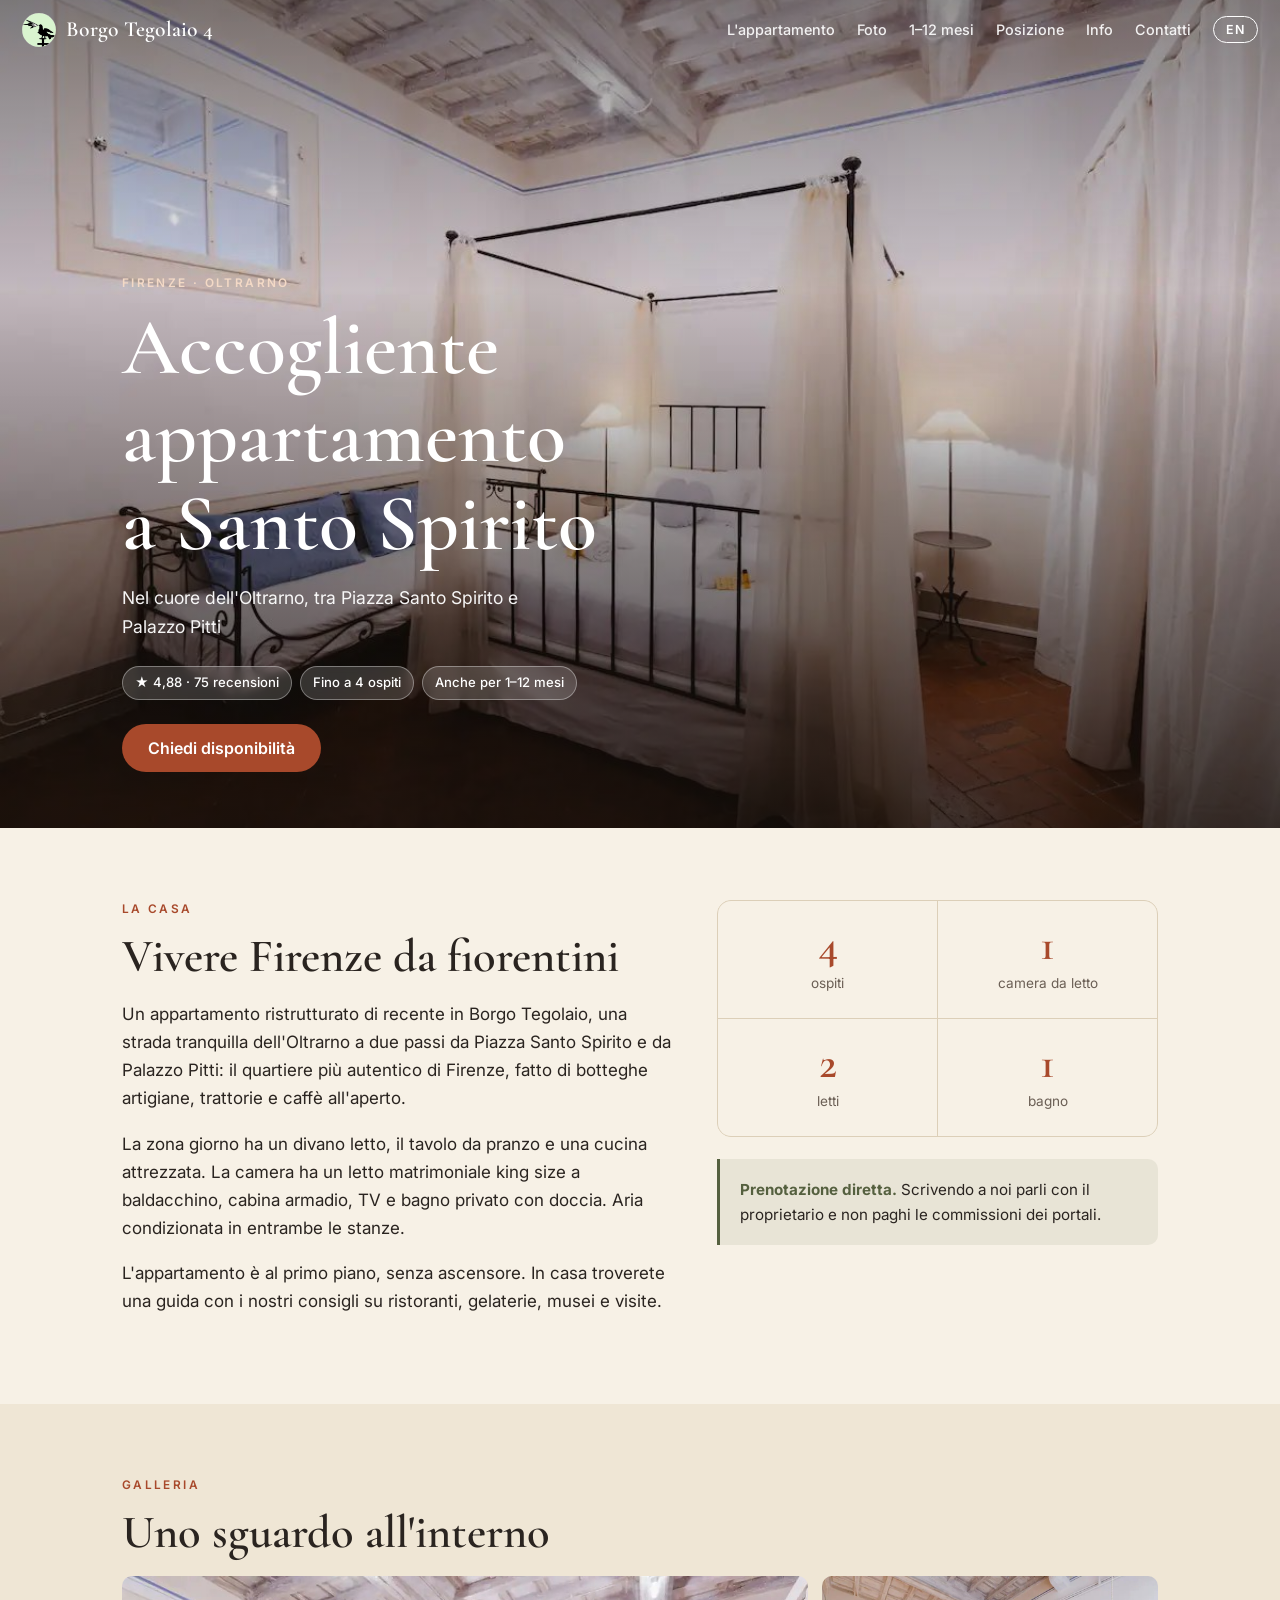
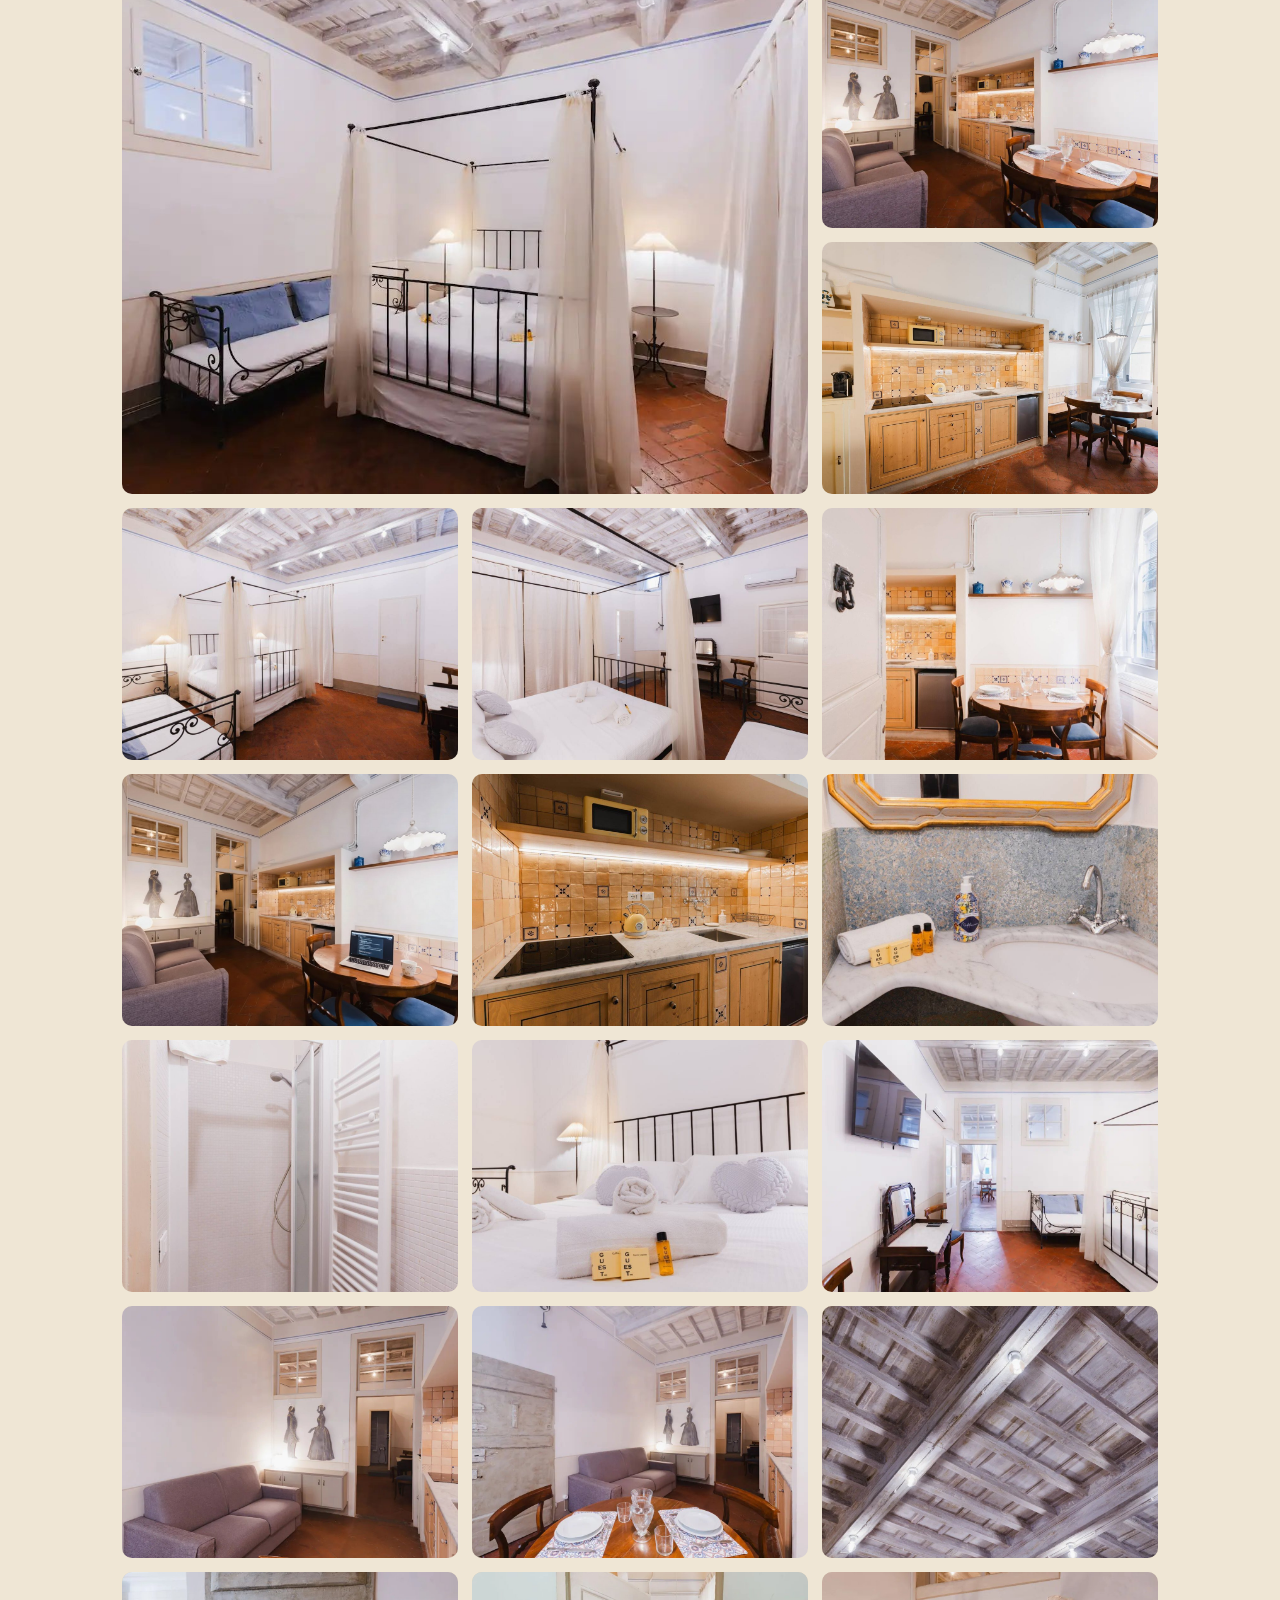
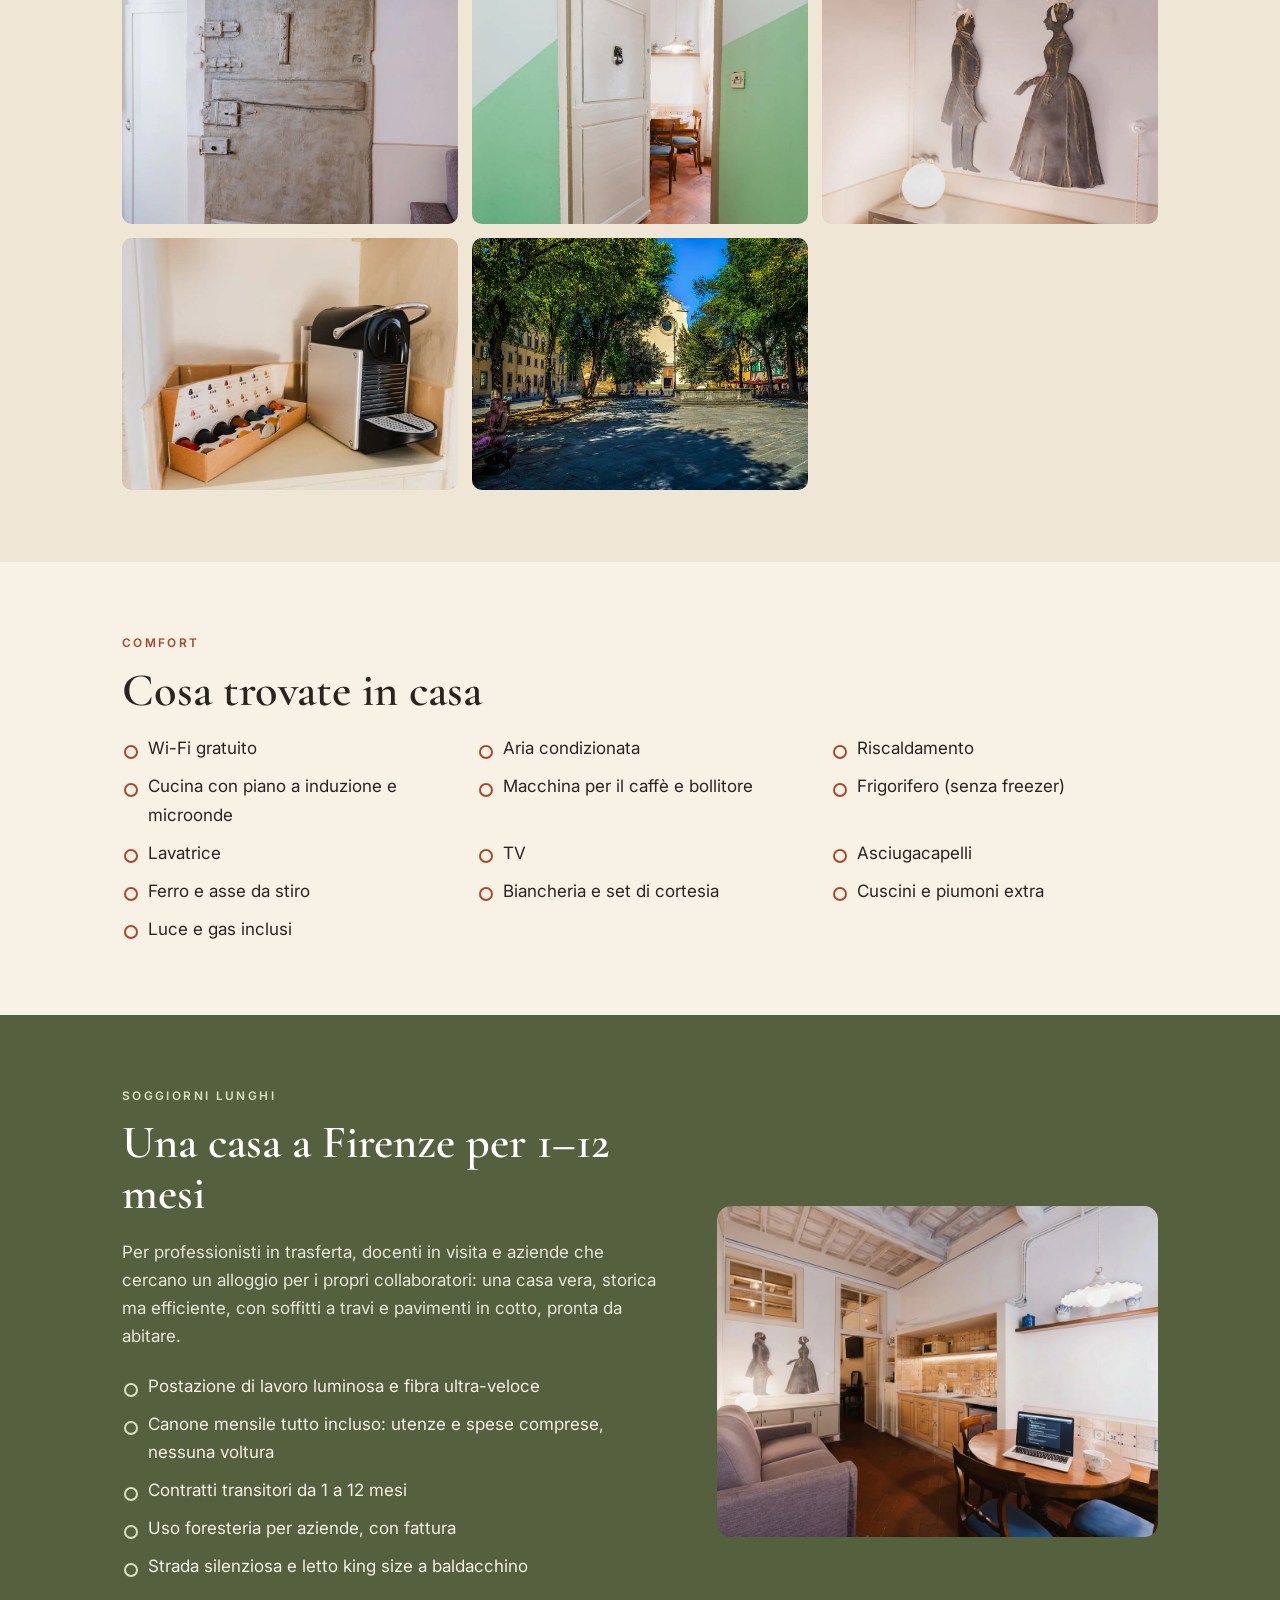
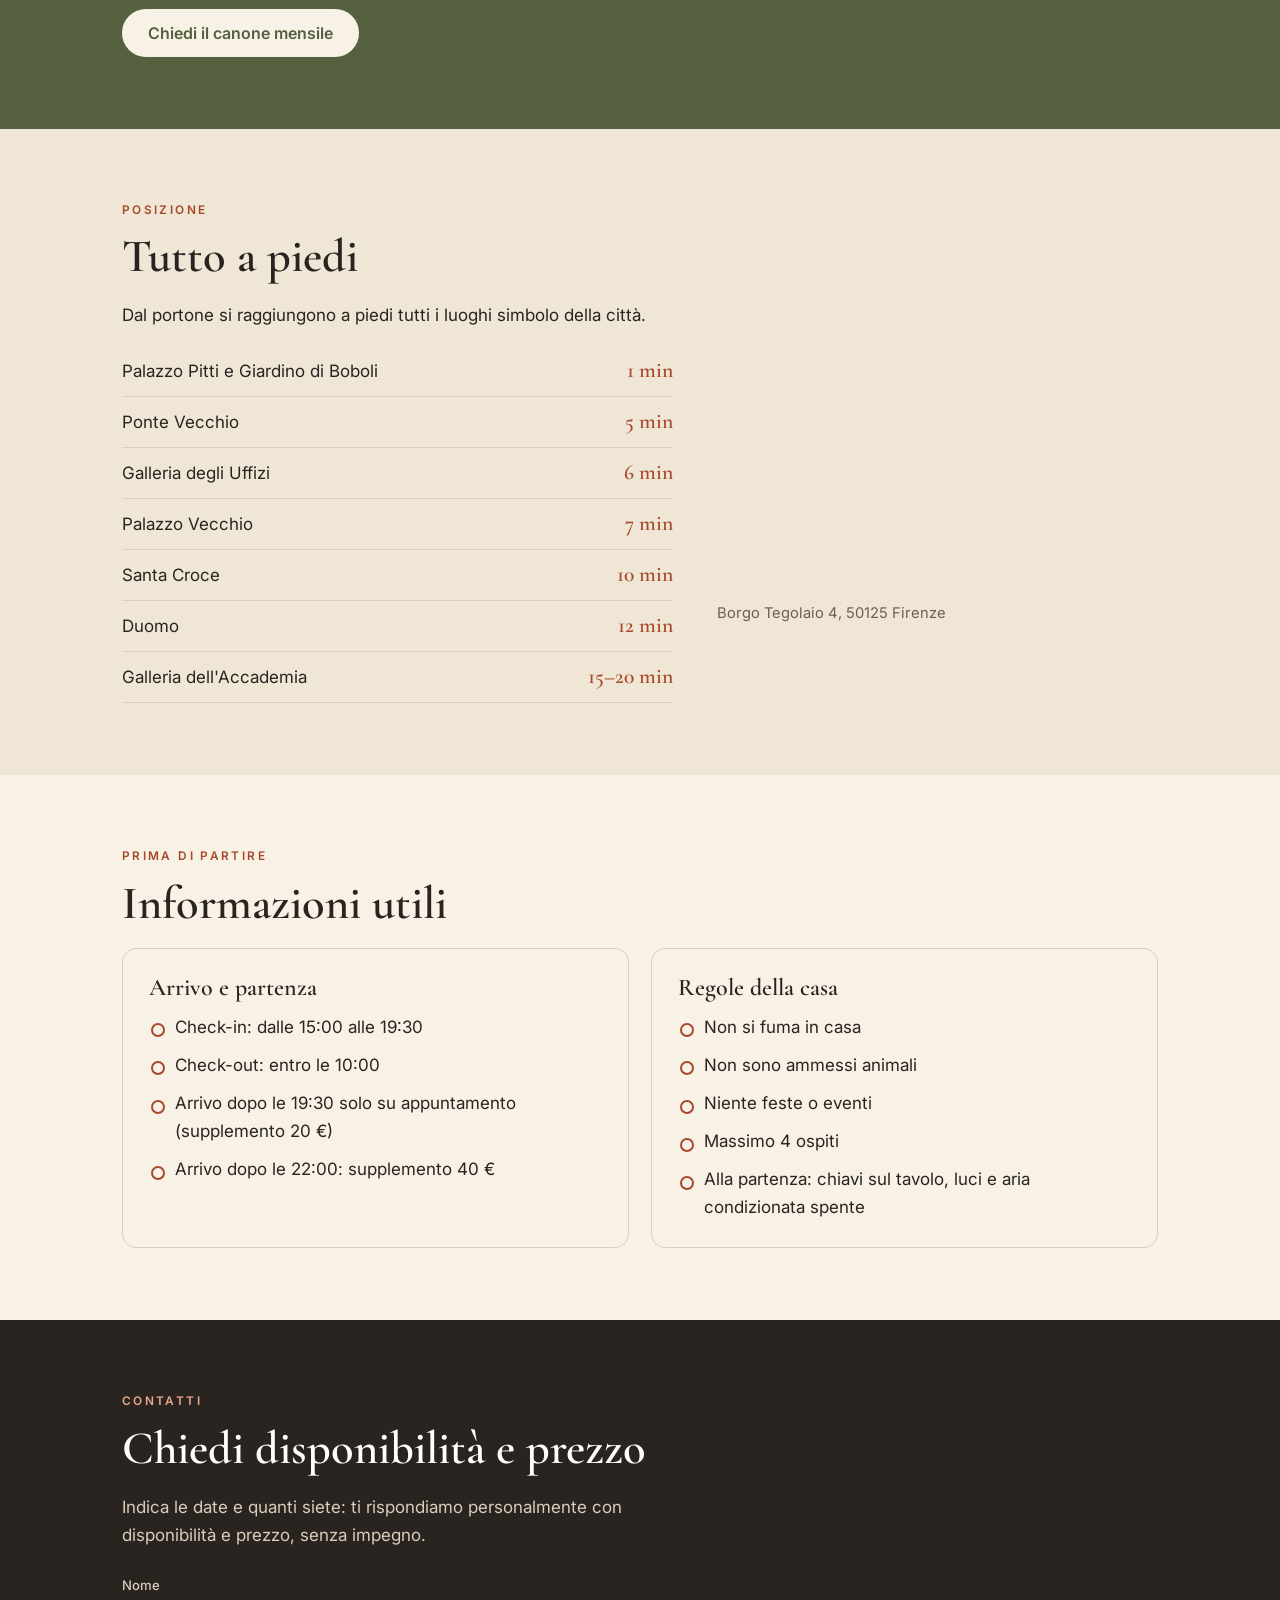
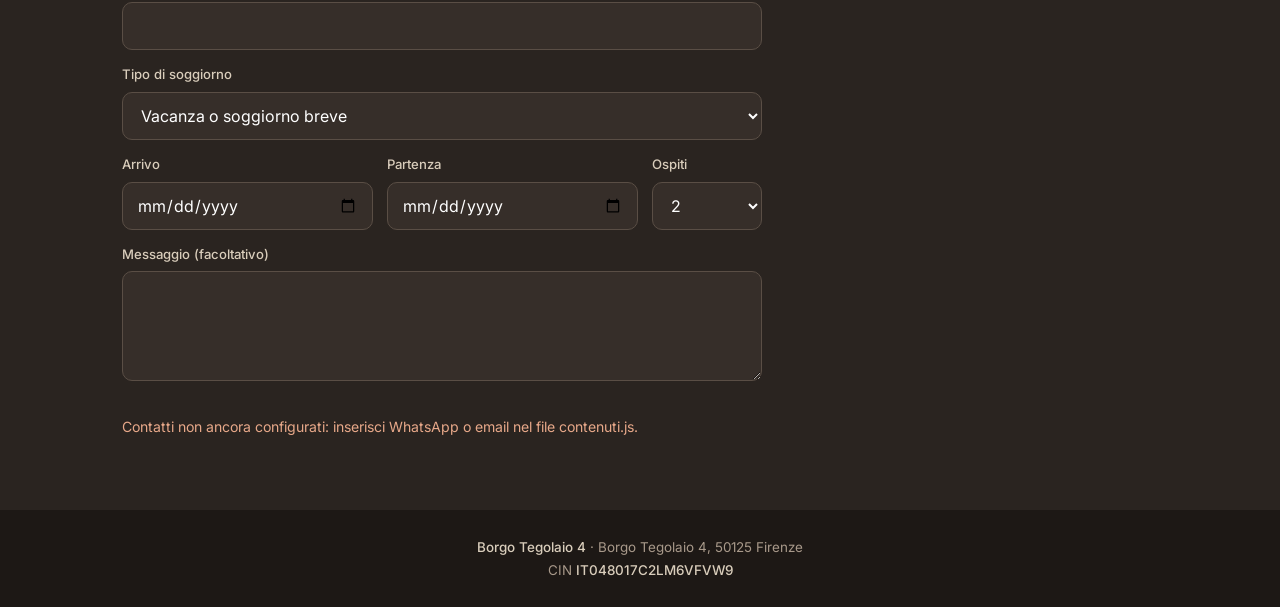
==== it/index.html @ 6ab02d03 "Add files via upload" ====
<!DOCTYPE html>
<html lang="it"><head>
<meta charset="utf-8">
<meta name="viewport" content="width=device-width, initial-scale=1">
<!-- Titolo e descrizione che compaiono su Google -->
<title>Appartamento a Santo Spirito, Firenze – Prenotazione diretta | Borgo Tegolaio 4</title>
<meta name="description" content="Appartamento ristrutturato per 4 persone in Oltrarno, a due passi da Piazza Santo Spirito e Palazzo Pitti. Soggiorni brevi e affitti da 1 a 12 mesi, direttamente dal proprietario.">
<meta name="robots" content="index, follow, max-image-preview:large">
<link rel="canonical" href="https://filippodecarlo-cloud.github.io/borgo-tegolaio/it/">
<link rel="alternate" hreflang="en" href="https://filippodecarlo-cloud.github.io/borgo-tegolaio/">
<link rel="alternate" hreflang="it" href="https://filippodecarlo-cloud.github.io/borgo-tegolaio/it/">
<link rel="alternate" hreflang="x-default" href="https://filippodecarlo-cloud.github.io/borgo-tegolaio/">
<meta property="og:type" content="website">
<meta property="og:site_name" content="Borgo Tegolaio 4">
<meta property="og:locale" content="it_IT">
<meta property="og:url" content="https://filippodecarlo-cloud.github.io/borgo-tegolaio/it/">
<meta property="og:title" content="Appartamento a Santo Spirito, Firenze – Prenotazione diretta | Borgo Tegolaio 4">
<meta property="og:description" content="Appartamento ristrutturato per 4 persone in Oltrarno, a due passi da Piazza Santo Spirito e Palazzo Pitti. Soggiorni brevi e affitti da 1 a 12 mesi, direttamente dal proprietario.">
<meta property="og:image" content="https://filippodecarlo-cloud.github.io/borgo-tegolaio/foto/01-camera.jpg">
<meta property="og:image:width" content="1200">
<meta property="og:image:height" content="800">
<meta name="twitter:card" content="summary_large_image">
<meta name="geo.region" content="IT-FI">
<meta name="geo.placename" content="Firenze">
<link rel="icon" href="../foto/logo.png">
<link rel="preload" as="image" href="../foto/01-camera.jpg">
<link rel="preconnect" href="https://fonts.googleapis.com">
<link rel="preconnect" href="https://fonts.gstatic.com" crossorigin="">
<link href="https://fonts.googleapis.com/css2?family=Cormorant+Garamond:ital,wght@0,500;0,600;1,500&amp;family=Inter:wght@400;500;600&amp;display=swap" rel="stylesheet">
<link rel="stylesheet" href="../stile.css">
<script type="application/ld+json">{"@context": "https://schema.org", "@type": ["LodgingBusiness", "Apartment"], "name": "Borgo Tegolaio 4 – Appartamento a Santo Spirito, Firenze", "description": "Appartamento ristrutturato per 4 persone in Oltrarno, a due passi da Piazza Santo Spirito e Palazzo Pitti. Soggiorni brevi e affitti da 1 a 12 mesi, direttamente dal proprietario.", "url": "https://filippodecarlo-cloud.github.io/borgo-tegolaio/it/", "image": ["https://filippodecarlo-cloud.github.io/borgo-tegolaio/foto/01-camera.jpg", "https://filippodecarlo-cloud.github.io/borgo-tegolaio/foto/02-soggiorno.jpg", "https://filippodecarlo-cloud.github.io/borgo-tegolaio/foto/03-cucina-e-pranzo.jpg", "https://filippodecarlo-cloud.github.io/borgo-tegolaio/foto/09-bagno.jpg"], "address": {"@type": "PostalAddress", "streetAddress": "Borgo Tegolaio 4", "postalCode": "50125", "addressLocality": "Firenze", "addressRegion": "FI", "addressCountry": "IT"}, "numberOfRooms": 2, "numberOfBedrooms": 1, "numberOfBathroomsTotal": 1, "occupancy": {"@type": "QuantitativeValue", "maxValue": 4}, "floorLevel": "1", "petsAllowed": false, "smokingAllowed": false, "checkinTime": "15:00", "checkoutTime": "10:00", "amenityFeature": [{"@type": "LocationFeatureSpecification", "name": "Wi-Fi gratuito", "value": true}, {"@type": "LocationFeatureSpecification", "name": "Aria condizionata", "value": true}, {"@type": "LocationFeatureSpecification", "name": "Riscaldamento", "value": true}, {"@type": "LocationFeatureSpecification", "name": "Cucina con piano a induzione e microonde", "value": true}, {"@type": "LocationFeatureSpecification", "name": "Lavatrice", "value": true}, {"@type": "LocationFeatureSpecification", "name": "TV", "value": true}, {"@type": "LocationFeatureSpecification", "name": "Macchina per il caffè", "value": true}, {"@type": "LocationFeatureSpecification", "name": "Asciugacapelli", "value": true}, {"@type": "LocationFeatureSpecification", "name": "Biancheria e set di cortesia", "value": true}], "availableLanguage": ["en", "it"]}</script>
</head>
<body>

<header class="barra" id="barra">
  <a class="marchio" href="#top" id="marchio"><img src="../foto/logo.png" alt="">Borgo Tegolaio 4</a>
  <nav>
    <a class="voce" href="#appartamento" data-t="navCasa">L'appartamento</a>
    <a class="voce" href="#foto" data-t="navFoto">Foto</a>
    <a class="voce" href="#lunghi" id="navLunghi" data-t="navLunghi">1–12 mesi</a>
    <a class="voce" href="#posizione" data-t="navDove">Posizione</a>
    <a class="voce" href="#info" data-t="navInfo">Info</a>
    <a class="voce" href="#contatti" data-t="navContatti">Contatti</a>
    <a class="lingua" id="lingua" href="../" hreflang="en">EN</a>
  </nav>
</header>

<main id="top">
  <div class="copertina" id="copertina" style="background-image: url(&quot;../foto/01-camera.jpg&quot;);">
    <div class="contenitore">
      <h1><span class="occhiello" data-t="luogo">Firenze · Oltrarno</span><span id="titolo">Accogliente appartamento a Santo Spirito</span></h1>
      <p class="sotto" id="sottotitolo">Nel cuore dell'Oltrarno, tra Piazza Santo Spirito e Palazzo Pitti</p>
      <div class="distintivi" id="distintivi"><span class="distintivo">★ 4,88 · 75 recensioni</span><span class="distintivo">Fino a 4 ospiti</span><span class="distintivo">Anche per 1–12 mesi</span></div>
      <a class="bottone" href="#contatti" data-t="cta">Chiedi disponibilità</a>
    </div>
  </div>

  <section id="appartamento">
    <div class="contenitore due">
      <div>
        <p class="occhiello" data-t="occCasa">La casa</p>
        <h2 data-t="titCasa">Vivere Firenze da fiorentini</h2>
        <div id="descrizione"><p>Un appartamento ristrutturato di recente in Borgo Tegolaio, una strada tranquilla dell'Oltrarno a due passi da Piazza Santo Spirito e da Palazzo Pitti: il quartiere più autentico di Firenze, fatto di botteghe artigiane, trattorie e caffè all'aperto.</p><p>La zona giorno ha un divano letto, il tavolo da pranzo e una cucina attrezzata. La camera ha un letto matrimoniale king size a baldacchino, cabina armadio, TV e bagno privato con doccia. Aria condizionata in entrambe le stanze.</p><p>L'appartamento è al primo piano, senza ascensore. In casa troverete una guida con i nostri consigli su ristoranti, gelaterie, musei e visite.</p></div>
      </div>
      <div>
        <div class="numeri" id="numeri"><div><b>4</b><span>ospiti</span></div><div><b>1</b><span>camera da letto</span></div><div><b>2</b><span>letti</span></div><div><b>1</b><span>bagno</span></div></div>
        <p class="vantaggio" data-t="vantaggio"><b>Prenotazione diretta.</b> Scrivendo a noi parli con il proprietario e non paghi le commissioni dei portali.</p>
      </div>
    </div>
  </section>

  <section id="foto" class="alt">
    <div class="contenitore">
      <p class="occhiello" data-t="occFoto">Galleria</p>
      <h2 data-t="titFoto">Uno sguardo all'interno</h2>
      <div class="galleria" id="galleria"><button type="button" aria-label="La camera da letto"><img src="../foto/01-camera.jpg" alt="La camera da letto" loading="eager"></button><button type="button" aria-label="Il soggiorno con cucina e tavolo da pranzo"><img src="../foto/02-soggiorno.jpg" alt="Il soggiorno con cucina e tavolo da pranzo" loading="lazy"></button><button type="button" aria-label="La cucina e la zona pranzo alla finestra"><img src="../foto/03-cucina-e-pranzo.jpg" alt="La cucina e la zona pranzo alla finestra" loading="lazy"></button><button type="button" aria-label="La camera, ampia e luminosa"><img src="../foto/04-camera-ampia.jpg" alt="La camera, ampia e luminosa" loading="lazy"></button><button type="button" aria-label="La camera con TV e aria condizionata"><img src="../foto/05-camera-tv.jpg" alt="La camera con TV e aria condizionata" loading="lazy"></button><button type="button" aria-label="La zona pranzo"><img src="../foto/06-zona-pranzo.jpg" alt="La zona pranzo" loading="lazy"></button><button type="button" aria-label="Il tavolo come postazione di lavoro"><img src="../foto/07-postazione-lavoro.jpg" alt="Il tavolo come postazione di lavoro" loading="lazy"></button><button type="button" aria-label="La cucina"><img src="../foto/08-cucina.jpg" alt="La cucina" loading="lazy"></button><button type="button" aria-label="Il bagno"><img src="../foto/09-bagno.jpg" alt="Il bagno" loading="lazy"></button><button type="button" aria-label="La doccia"><img src="../foto/10-doccia.jpg" alt="La doccia" loading="lazy"></button><button type="button" aria-label="Biancheria e set di cortesia"><img src="../foto/11-biancheria.jpg" alt="Biancheria e set di cortesia" loading="lazy"></button><button type="button" aria-label="Dalla camera verso il soggiorno"><img src="../foto/12-camera-verso-soggiorno.jpg" alt="Dalla camera verso il soggiorno" loading="lazy"></button><button type="button" aria-label="Il divano letto"><img src="../foto/13-divano.jpg" alt="Il divano letto" loading="lazy"></button><button type="button" aria-label="La tavola apparecchiata"><img src="../foto/14-tavola.jpg" alt="La tavola apparecchiata" loading="lazy"></button><button type="button" aria-label="Il soffitto a travi originale"><img src="../foto/15-soffitto.jpg" alt="Il soffitto a travi originale" loading="lazy"></button><button type="button" aria-label="L'antica porta restaurata"><img src="../foto/16-porta-antica.jpg" alt="L'antica porta restaurata" loading="lazy"></button><button type="button" aria-label="L'ingresso"><img src="../foto/17-ingresso.jpg" alt="L'ingresso" loading="lazy"></button><button type="button" aria-label="Un angolo del soggiorno"><img src="../foto/18-silhouette.jpg" alt="Un angolo del soggiorno" loading="lazy"></button><button type="button" aria-label="La macchina per il caffè"><img src="../foto/19-caffe.jpg" alt="La macchina per il caffè" loading="lazy"></button><button type="button" aria-label="Piazza Santo Spirito, a due passi"><img src="../foto/20-piazza-santo-spirito.jpg" alt="Piazza Santo Spirito, a due passi" loading="lazy"></button></div>
    </div>
  </section>

  <section id="servizi">
    <div class="contenitore">
      <p class="occhiello" data-t="occServizi">Comfort</p>
      <h2 data-t="titServizi">Cosa trovate in casa</h2>
      <ul class="elenco colonne" id="servizi-lista"><li>Wi-Fi gratuito</li><li>Aria condizionata</li><li>Riscaldamento</li><li>Cucina con piano a induzione e microonde</li><li>Macchina per il caffè e bollitore</li><li>Frigorifero (senza freezer)</li><li>Lavatrice</li><li>TV</li><li>Asciugacapelli</li><li>Ferro e asse da stiro</li><li>Biancheria e set di cortesia</li><li>Cuscini e piumoni extra</li><li>Luce e gas inclusi</li></ul>
    </div>
  </section>

  <section id="lunghi" class="lunghi">
    <div class="contenitore due">
     <div>
      <p class="occhiello" data-t="occLunghi">Soggiorni lunghi</p>
      <h2 id="lunghiTitolo">Una casa a Firenze per 1–12 mesi</h2>
      <p class="testo" id="lunghiTesto">Per professionisti in trasferta, docenti in visita e aziende che cercano un alloggio per i propri collaboratori: una casa vera, storica ma efficiente, con soffitti a travi e pavimenti in cotto, pronta da abitare.</p>
      <ul class="elenco" id="lunghiPunti"><li>Postazione di lavoro luminosa e fibra ultra-veloce</li><li>Canone mensile tutto incluso: utenze e spese comprese, nessuna voltura</li><li>Contratti transitori da 1 a 12 mesi</li><li>Uso foresteria per aziende, con fattura</li><li>Strada silenziosa e letto king size a baldacchino</li></ul>
      <a class="bottone" href="#contatti" id="lunghiCta" data-t="ctaLunghi">Chiedi il canone mensile</a>
     </div>
     <img id="lunghiFoto" alt="" loading="lazy" src="../foto/07-postazione-lavoro.jpg">
    </div>
  </section>

  <section id="posizione" class="alt">
    <div class="contenitore due">
      <div>
        <p class="occhiello" data-t="occDove">Posizione</p>
        <h2 data-t="titDove">Tutto a piedi</h2>
        <p data-t="testoDove">Dal portone si raggiungono a piedi tutti i luoghi simbolo della città.</p>
        <ul class="distanze" id="distanze"><li><span>Palazzo Pitti e Giardino di Boboli</span><b>1 min</b></li><li><span>Ponte Vecchio</span><b>5 min</b></li><li><span>Galleria degli Uffizi</span><b>6 min</b></li><li><span>Palazzo Vecchio</span><b>7 min</b></li><li><span>Santa Croce</span><b>10 min</b></li><li><span>Duomo</span><b>12 min</b></li><li><span>Galleria dell'Accademia</span><b>15–20 min</b></li></ul>
      </div>
      <div>
        <iframe class="mappa" id="mappa" loading="lazy" title="Mappa" src="https://www.google.com/maps?q=Borgo%20Tegolaio%204%2C%2050125%20Firenze&amp;z=16&amp;output=embed"></iframe>
        <p class="indirizzo" id="indirizzo">Borgo Tegolaio 4, 50125 Firenze</p>
      </div>
    </div>
  </section>

  <section id="info">
    <div class="contenitore">
      <p class="occhiello" data-t="occInfo">Prima di partire</p>
      <h2 data-t="titInfo">Informazioni utili</h2>
      <div class="schede">
        <div class="scheda"><h3 data-t="titOrari">Arrivo e partenza</h3><ul class="elenco" id="orari"><li>Check-in: dalle 15:00 alle 19:30</li><li>Check-out: entro le 10:00</li><li>Arrivo dopo le 19:30 solo su appuntamento (supplemento 20 €)</li><li>Arrivo dopo le 22:00: supplemento 40 €</li></ul></div>
        <div class="scheda"><h3 data-t="titRegole">Regole della casa</h3><ul class="elenco" id="regole"><li>Non si fuma in casa</li><li>Non sono ammessi animali</li><li>Niente feste o eventi</li><li>Massimo 4 ospiti</li><li>Alla partenza: chiavi sul tavolo, luci e aria condizionata spente</li></ul></div>
      </div>
    </div>
  </section>

  <section id="contatti" class="contatti">
    <div class="contenitore">
      <p class="occhiello" data-t="occContatti">Contatti</p>
      <h2 data-t="titContatti">Chiedi disponibilità e prezzo</h2>
      <p class="intro" data-t="introContatti">Indica le date e quanti siete: ti rispondiamo personalmente con disponibilità e prezzo, senza impegno.</p>
      <form id="modulo">
        <label><span data-t="fNome">Nome</span><input name="nome" required="" autocomplete="name"></label>
        <label><span data-t="fTipo">Tipo di soggiorno</span><select name="tipo" id="tipo"><option value="breve">Vacanza o soggiorno breve</option><option value="lungo">Soggiorno lungo (1–12 mesi)</option></select></label>
        <div class="riga">
          <label><span data-t="fArrivo">Arrivo</span><input type="date" name="arrivo" required="" min="2026-11-14"></label>
          <label><span data-t="fPartenza">Partenza</span><input type="date" name="partenza" required="" min="2026-11-14"></label>
          <label><span data-t="fOspiti">Ospiti</span>
            <select name="ospiti"><option>1</option><option selected="">2</option><option>3</option><option>4</option></select></label>
        </div>
        <label><span data-t="fMessaggio">Messaggio (facoltativo)</span><textarea name="messaggio"></textarea></label>
        <div class="azioni">
          <button class="bottone verde" type="submit" value="wa" id="btnWa" data-t="inviaWa" hidden="">Scrivi su WhatsApp</button>
          <button class="bottone" type="submit" value="mail" id="btnMail" data-t="inviaMail" hidden="">Invia un'email</button>
        </div>
        <p class="avviso" id="avviso" data-t="avviso">Contatti non ancora configurati: inserisci WhatsApp o email nel file contenuti.js.</p>
      </form>
    </div>
  </section>
</main>

<footer>
  <div class="contenitore">
    <b id="pieNome">Borgo Tegolaio 4</b> · <span id="pieIndirizzo">Borgo Tegolaio 4, 50125 Firenze</span><br>
    <span data-t="cinEtichetta">CIN</span> <b id="cin">IT048017C2LM6VFVW9</b>
  </div>
</footer>

<div class="lucernario" id="lucernario" role="dialog" aria-modal="true">
  <button class="chiudi" aria-label="Chiudi">×</button>
  <button class="prec" aria-label="Precedente">‹</button>
  <img alt="" id="lucImg"><p id="lucTesto"></p>
  <button class="succ" aria-label="Successiva">›</button>
</div>

<script>window.BASE="../";</script>
<script src="../contenuti.js"></script>
<script src="../app.js"></script>


</body></html>
---- stile.css ----
:root{
  --carta:#f7f1e6; --carta2:#efe6d5; --inchiostro:#2a2420; --tenue:#6b5f55;
  --cotto:#a8492b; --cotto-scuro:#8a3a21; --oliva:#55603f; --linea:#dccfb8;
  --serif:"Cormorant Garamond",Georgia,"Times New Roman",serif;
  --sans:"Inter",system-ui,-apple-system,"Segoe UI",Roboto,sans-serif;
}
*{box-sizing:border-box}
[hidden]{display:none!important}
html{scroll-behavior:smooth;scroll-padding-top:64px}
body{margin:0;background:var(--carta);color:var(--inchiostro);font-family:var(--sans);font-size:17px;line-height:1.65;-webkit-font-smoothing:antialiased}
img{max-width:100%;display:block}
a{color:var(--cotto)}
h1,h2,h3{font-family:var(--serif);font-weight:600;line-height:1.1;margin:0}
h2{font-size:clamp(2rem,5vw,2.9rem);margin-bottom:.4em}
h3{font-size:1.5rem;margin-bottom:.5em}
.occhiello{display:block;font-family:var(--sans);line-height:1.65;font-size:.74rem;letter-spacing:.2em;text-transform:uppercase;color:var(--cotto);font-weight:600;margin:0 0 .7rem}
.contenitore{max-width:1080px;margin:0 auto;padding:0 22px}
section{padding:72px 0}
section.alt{background:var(--carta2)}

/* barra in alto */
.barra{position:fixed;inset:0 0 auto 0;z-index:20;display:flex;align-items:center;justify-content:space-between;gap:12px;padding:12px 22px;transition:background .3s,box-shadow .3s;color:#fff}
.barra.solida{background:rgba(247,241,230,.96);color:var(--inchiostro);box-shadow:0 1px 0 var(--linea);backdrop-filter:blur(8px)}
.marchio{font-family:var(--serif);font-size:1.35rem;font-weight:600;text-decoration:none;color:inherit;white-space:nowrap}
.marchio{display:flex;align-items:center;gap:10px}
.marchio img{width:34px;height:34px;border-radius:50%}
.barra nav{display:flex;align-items:center;gap:22px}
.barra nav a.voce{color:inherit;text-decoration:none;font-size:.9rem;font-weight:500;opacity:.9}
.barra nav a.voce:hover{opacity:1;text-decoration:underline;text-underline-offset:5px}
.lingua{text-decoration:none;background:none;border:1px solid currentColor;color:inherit;border-radius:999px;padding:5px 12px;font:600 .78rem var(--sans);letter-spacing:.08em;cursor:pointer}
@media(max-width:760px){.barra nav a.voce{display:none}}

/* copertina */
.copertina{position:relative;min-height:92vh;min-height:92svh;display:flex;align-items:flex-end;color:#fff;background:#3a2c22 center/cover no-repeat}
.copertina::before{content:"";position:absolute;inset:0;background:linear-gradient(180deg,rgba(20,14,10,.45) 0%,rgba(20,14,10,.05) 35%,rgba(20,14,10,.78) 100%)}
.copertina .contenitore{position:relative;width:100%;padding-bottom:56px}
.copertina .occhiello{color:#f3d9c6}
.copertina h1{max-width:none}
.copertina h1 #titolo{display:block;font-size:clamp(2.6rem,8vw,5rem);max-width:13ch;text-wrap:balance}
.copertina p.sotto{font-size:1.1rem;max-width:36ch;margin:.9rem 0 1.6rem;opacity:.95}
.distintivi{display:flex;flex-wrap:wrap;gap:8px;margin-bottom:1.5rem}
.distintivo{font-size:.82rem;font-weight:500;padding:5px 12px;border-radius:999px;background:rgba(255,255,255,.16);border:1px solid rgba(255,255,255,.35);backdrop-filter:blur(4px)}
.bottone{display:inline-block;background:var(--cotto);color:#fff;text-decoration:none;font:600 1rem var(--sans);padding:14px 26px;border-radius:999px;border:0;cursor:pointer;transition:background .2s,transform .2s}
.bottone:hover{background:var(--cotto-scuro);transform:translateY(-1px)}
.bottone.chiaro{background:transparent;color:var(--cotto);border:1.5px solid var(--cotto)}
.bottone.chiaro:hover{background:var(--cotto);color:#fff}
.bottone.verde{background:#1f8f57}.bottone.verde:hover{background:#17764a}

/* appartamento */
.due{display:grid;gap:44px}
@media(min-width:860px){.due{grid-template-columns:1.25fr 1fr;align-items:start}}
.numeri{display:grid;grid-template-columns:repeat(2,1fr);gap:1px;background:var(--linea);border:1px solid var(--linea);border-radius:14px;overflow:hidden}
.numeri div{background:var(--carta);padding:22px 18px;text-align:center}
.numeri b{display:block;font:600 2.8rem/1 var(--serif);color:var(--cotto)}
.numeri span{font-size:.85rem;color:var(--tenue)}
.vantaggio{margin-top:22px;padding:18px 20px;border-left:3px solid var(--oliva);background:rgba(85,96,63,.09);border-radius:0 10px 10px 0;font-size:.95rem}
.vantaggio b{color:var(--oliva)}

/* galleria */
.galleria{display:grid;grid-template-columns:repeat(2,1fr);gap:10px}
@media(min-width:760px){.galleria{grid-template-columns:repeat(3,1fr);gap:14px}}
.galleria button{padding:0;border:0;background:var(--linea);cursor:zoom-in;border-radius:10px;overflow:hidden;aspect-ratio:4/3}
.galleria button:first-child{grid-column:span 2;grid-row:span 2;aspect-ratio:auto}
.galleria img{width:100%;height:100%;object-fit:cover;transition:transform .5s}
.galleria button:hover img{transform:scale(1.04)}
.lucernario{position:fixed;inset:0;z-index:50;background:rgba(18,13,10,.95);display:none;align-items:center;justify-content:center;flex-direction:column;padding:16px}
.lucernario.aperto{display:flex}
.lucernario img{max-width:100%;max-height:82vh;border-radius:6px}
.lucernario p{color:#e9dfd0;font-size:.9rem;margin:12px 0 0}
.lucernario button{position:absolute;background:rgba(255,255,255,.12);color:#fff;border:0;width:46px;height:46px;border-radius:50%;font-size:1.5rem;cursor:pointer}
.lucernario .chiudi{top:14px;right:14px}.lucernario .prec{left:10px;top:50%}.lucernario .succ{right:10px;top:50%}

/* servizi, distanze, info */
.elenco{list-style:none;margin:0;padding:0;display:grid;gap:10px 28px}
@media(min-width:620px){.elenco.colonne{grid-template-columns:repeat(2,1fr)}}
@media(min-width:900px){.elenco.colonne{grid-template-columns:repeat(3,1fr)}}
.elenco li{position:relative;padding-left:26px}
.elenco li::before{content:"";position:absolute;left:2px;top:.62em;width:10px;height:10px;border-radius:50%;border:2px solid var(--cotto)}
.distanze{list-style:none;margin:0;padding:0}
.distanze li{display:flex;justify-content:space-between;gap:16px;align-items:baseline;padding:11px 0;border-bottom:1px solid var(--linea)}
.distanze b{font:600 1.35rem var(--serif);color:var(--cotto);white-space:nowrap}
.mappa{width:100%;height:380px;border:0;border-radius:14px;filter:saturate(.85)}
.indirizzo{margin-top:12px;font-size:.92rem;color:var(--tenue)}
.schede{display:grid;gap:22px}
@media(min-width:760px){.schede{grid-template-columns:1fr 1fr}}
.scheda{background:var(--carta);border:1px solid var(--linea);border-radius:14px;padding:26px}

.lunghi{background:var(--oliva);color:#f4f1e6}
.lunghi h2{color:#fff}.lunghi .occhiello{color:#d9e0bf}
.lunghi p.testo{max-width:60ch;color:#e6e8d8}
.lunghi .elenco{margin:22px 0 28px}
.lunghi .elenco li::before{border-color:#d9e0bf}
.lunghi img{border-radius:14px;width:100%;aspect-ratio:4/3;object-fit:cover}
.lunghi .due{align-items:center}
.lunghi .bottone{background:#f7f1e6;color:var(--oliva)}.lunghi .bottone:hover{background:#fff}

/* contatti */
.contatti{background:var(--inchiostro);color:#f3ebdd}
.contatti h2{color:#fff}.contatti .occhiello{color:#e7a889}
.contatti p.intro{max-width:52ch;color:#d9cdbb}
form{display:grid;gap:14px;margin-top:26px;max-width:640px}
.riga{display:grid;gap:14px}
@media(min-width:560px){.riga{grid-template-columns:1fr 1fr 110px}}
label{display:grid;gap:6px;font-size:.82rem;font-weight:500;color:#d9cdbb}
input,textarea,select{font:400 1rem var(--sans);padding:12px 14px;border-radius:10px;border:1px solid #5a4e45;background:#362e29;color:#fff;width:100%;min-height:48px}
input:focus,textarea:focus,select:focus{outline:2px solid #e7a889;outline-offset:1px}
textarea{min-height:110px;resize:vertical}
.azioni{display:flex;flex-wrap:wrap;gap:12px;margin-top:6px}
.avviso{font-size:.88rem;color:#e7a889;margin:0}
footer{background:#1d1815;color:#a8998a;font-size:.84rem;padding:26px 0;text-align:center}
footer b{color:#d9cdbb;font-weight:500}
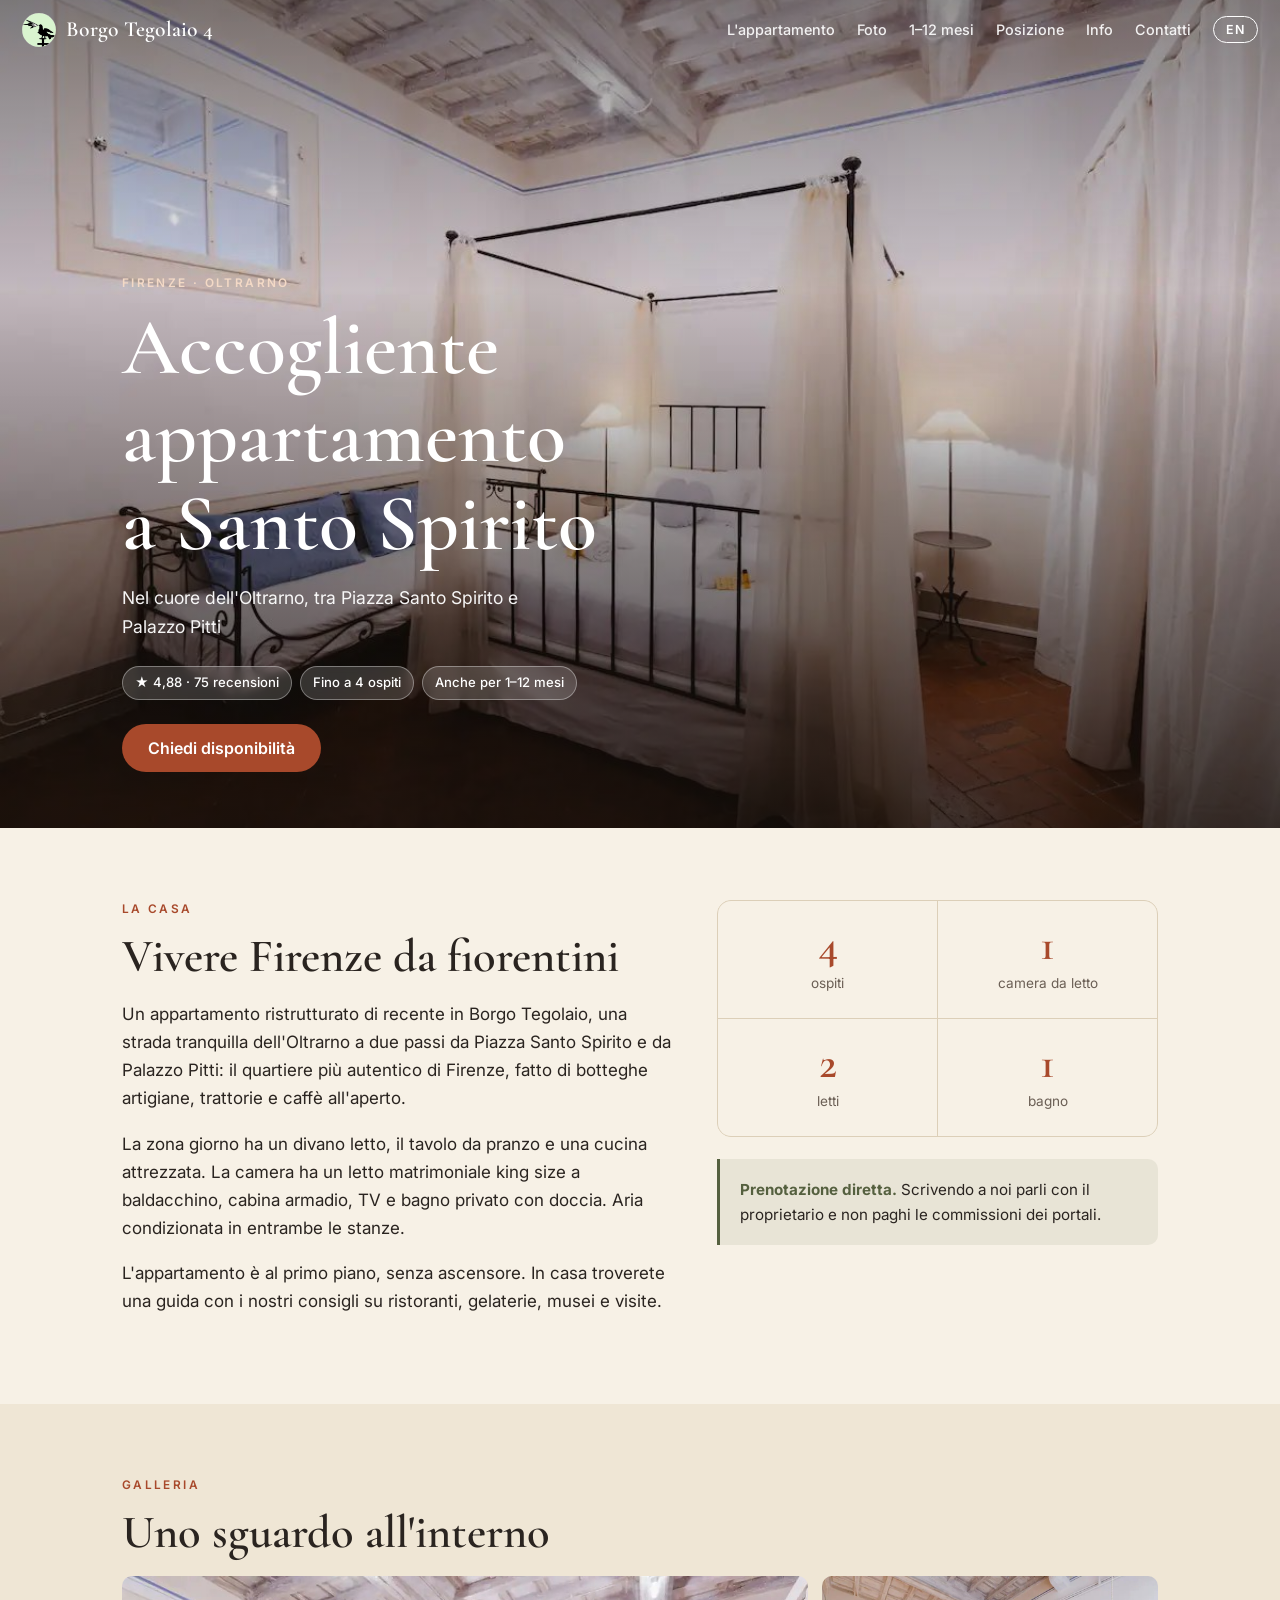
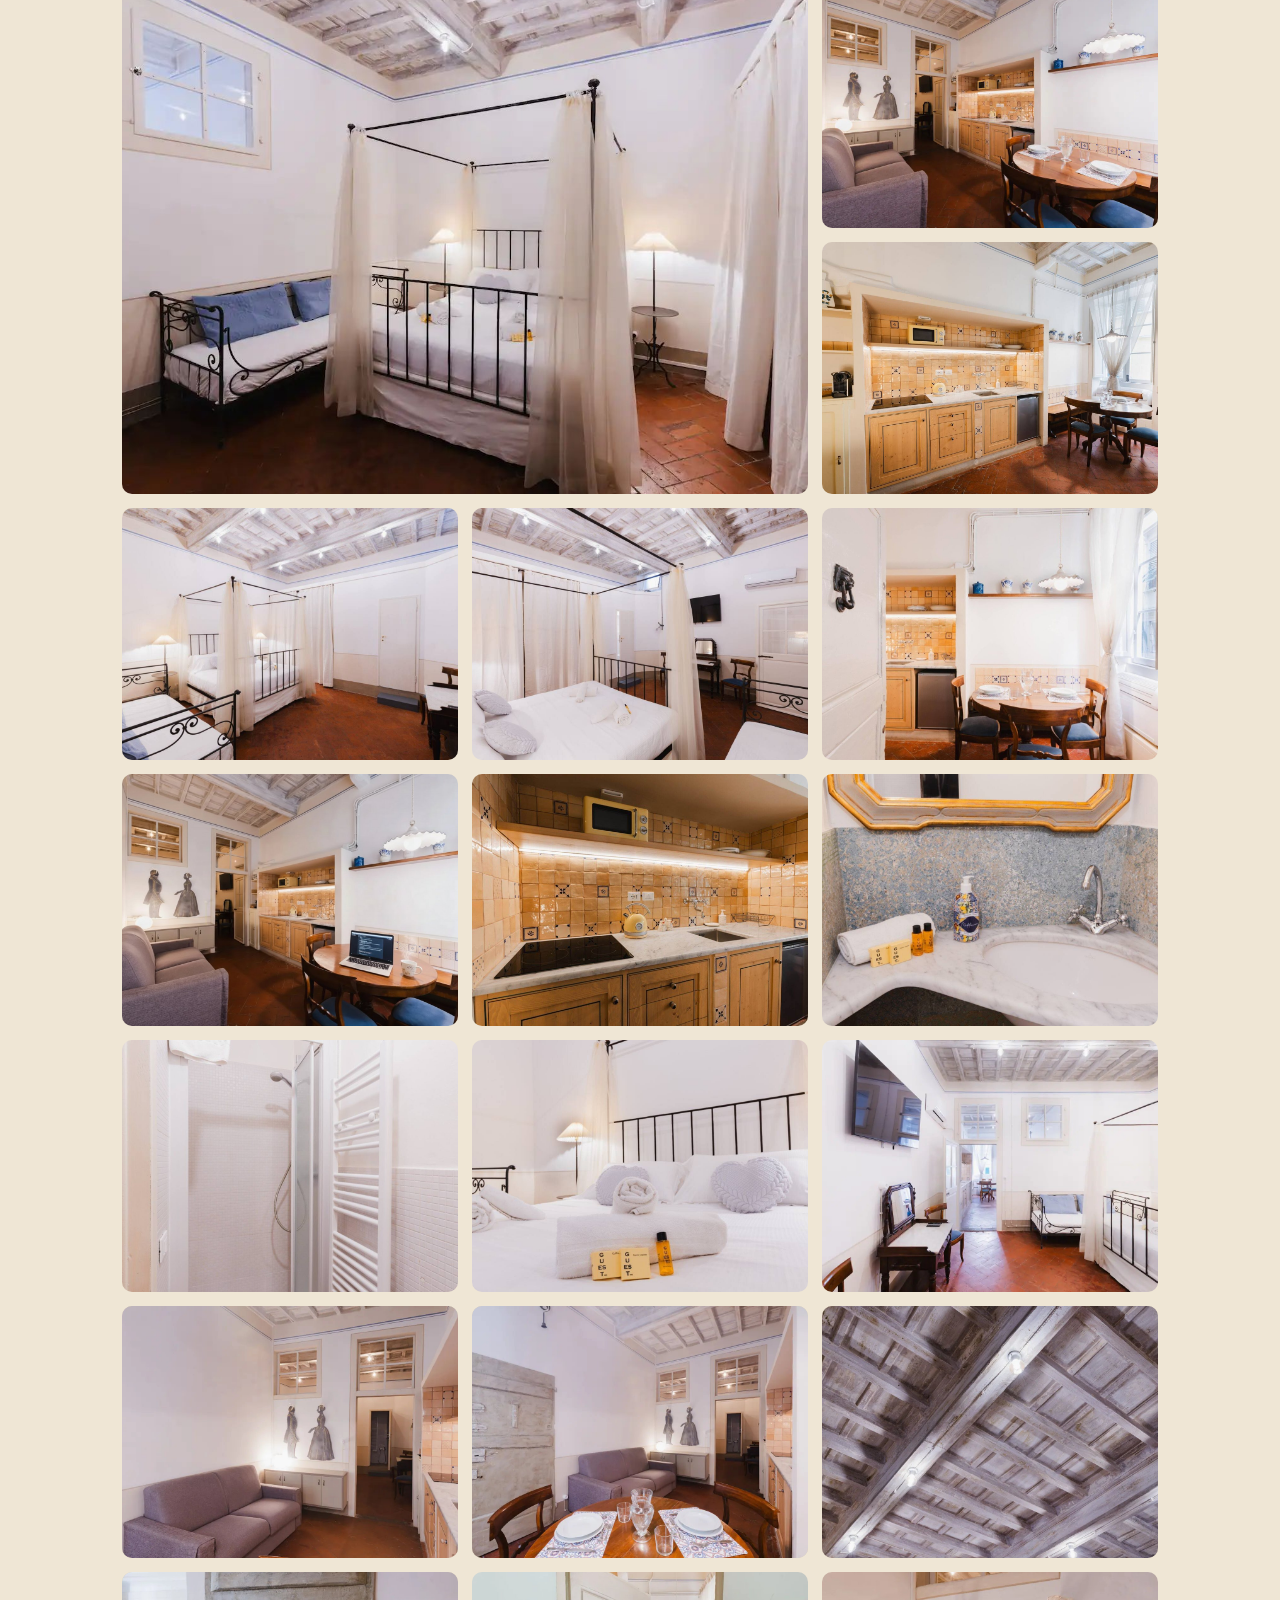
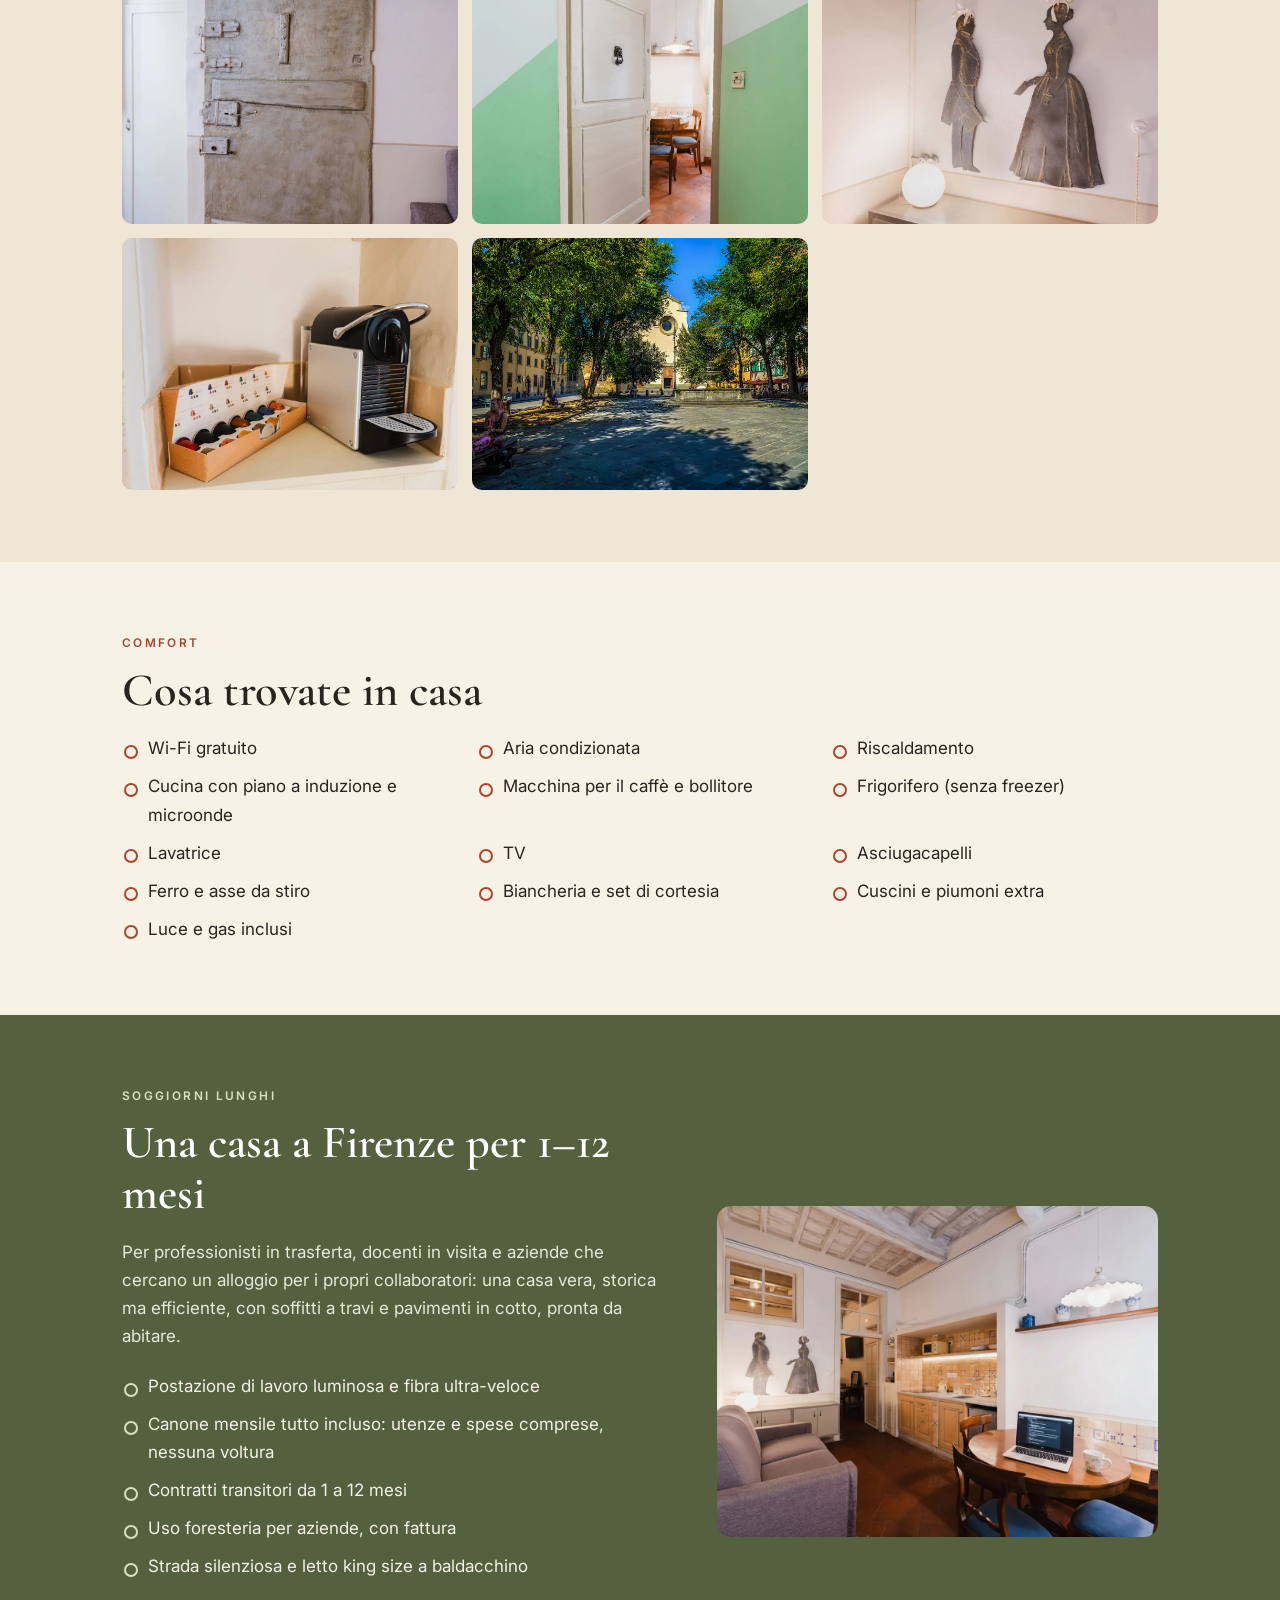
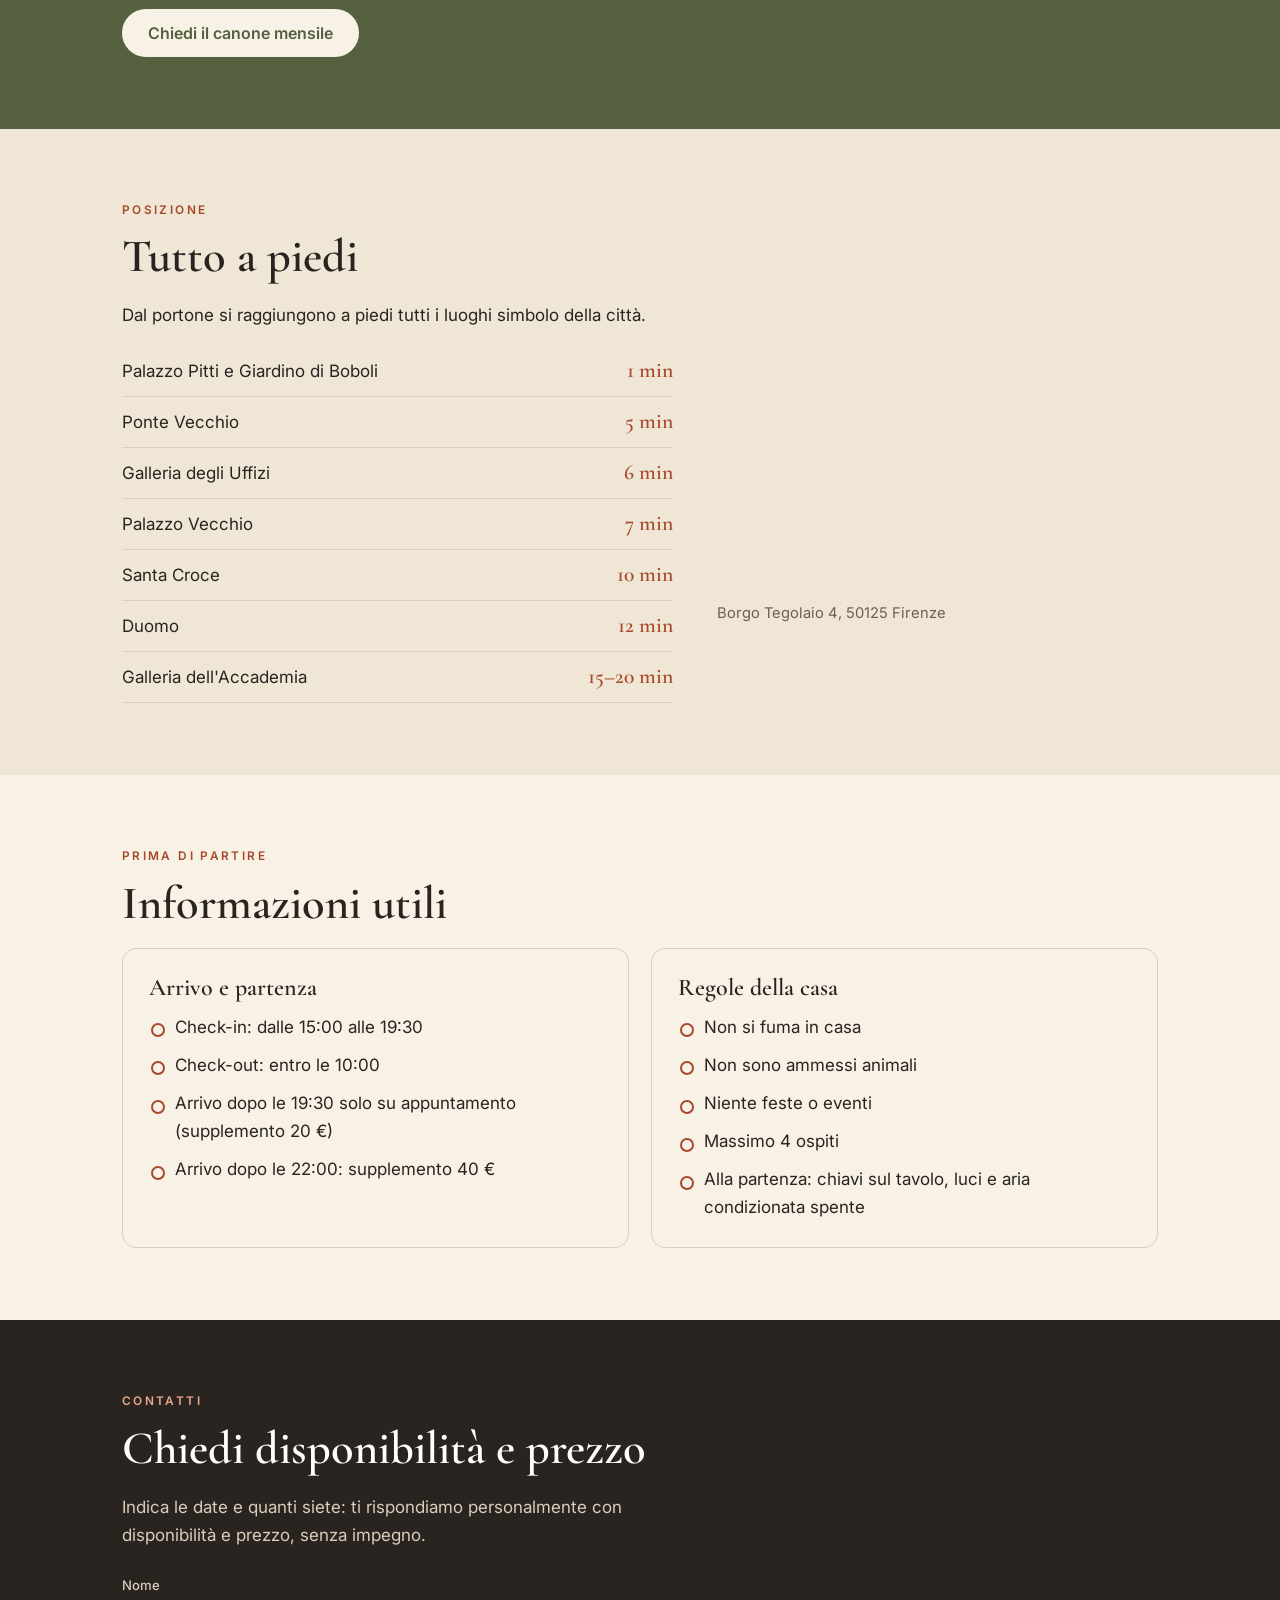
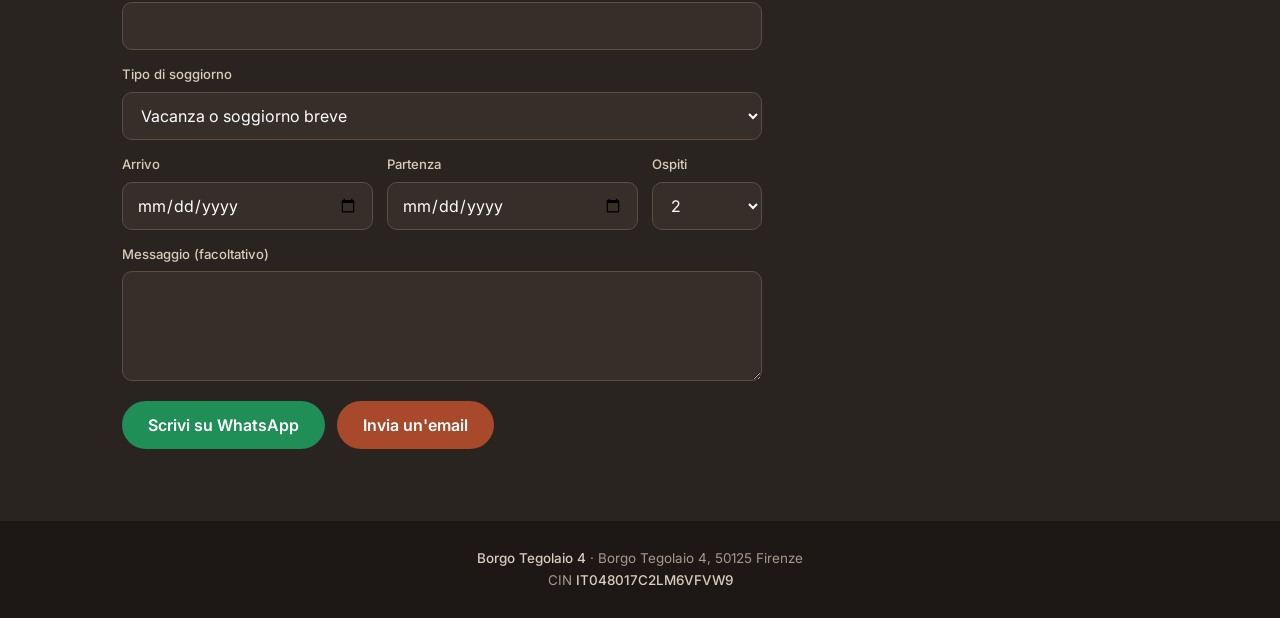
==== commit 4f80ce77: "Add files via upload" ====
--- a/it/index.html
+++ b/it/index.html
@@ -140,10 +140,10 @@
         </div>
         <label><span data-t="fMessaggio">Messaggio (facoltativo)</span><textarea name="messaggio"></textarea></label>
         <div class="azioni">
-          <button class="bottone verde" type="submit" value="wa" id="btnWa" data-t="inviaWa" hidden="">Scrivi su WhatsApp</button>
-          <button class="bottone" type="submit" value="mail" id="btnMail" data-t="inviaMail" hidden="">Invia un'email</button>
+          <button class="bottone verde" type="submit" value="wa" id="btnWa" data-t="inviaWa">Scrivi su WhatsApp</button>
+          <button class="bottone" type="submit" value="mail" id="btnMail" data-t="inviaMail">Invia un'email</button>
         </div>
-        <p class="avviso" id="avviso" data-t="avviso">Contatti non ancora configurati: inserisci WhatsApp o email nel file contenuti.js.</p>
+        <p class="avviso" id="avviso" hidden="" data-t="avviso">Contatti non ancora configurati: inserisci WhatsApp o email nel file contenuti.js.</p>
       </form>
     </div>
   </section>
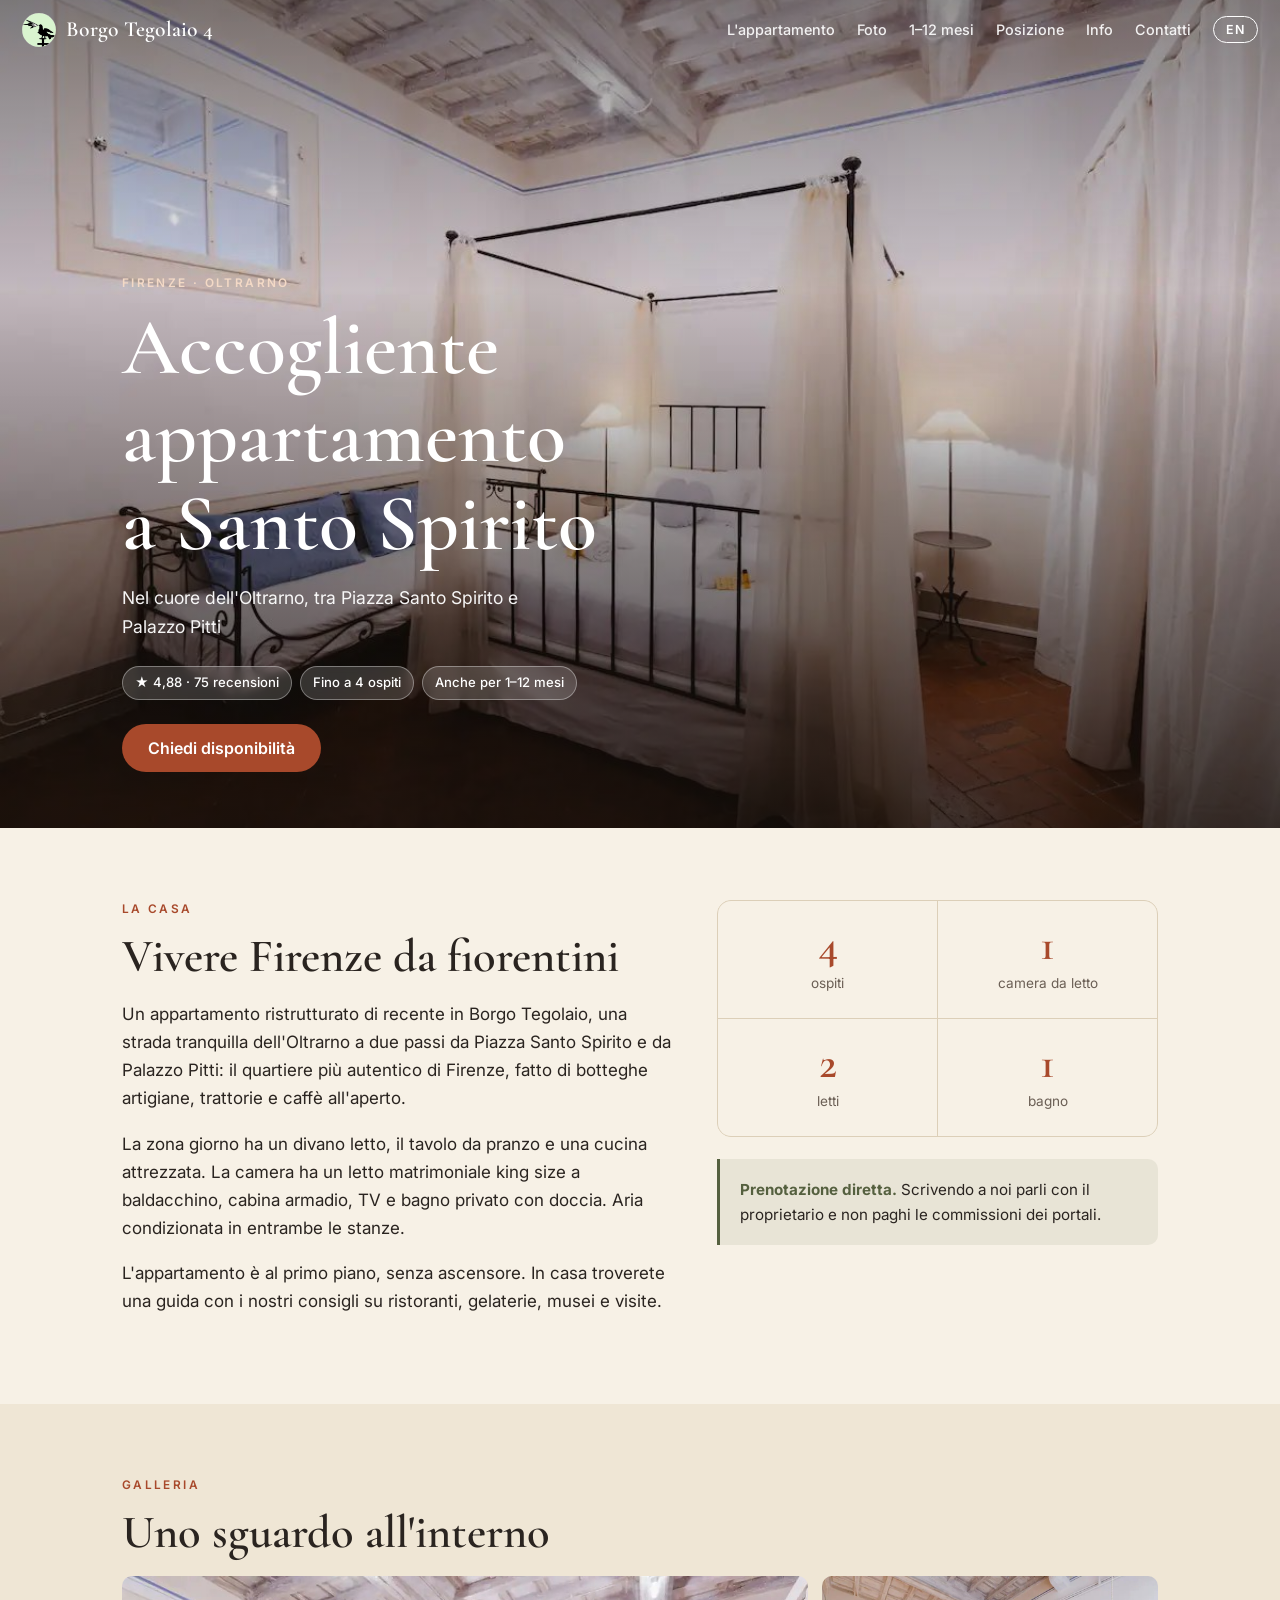
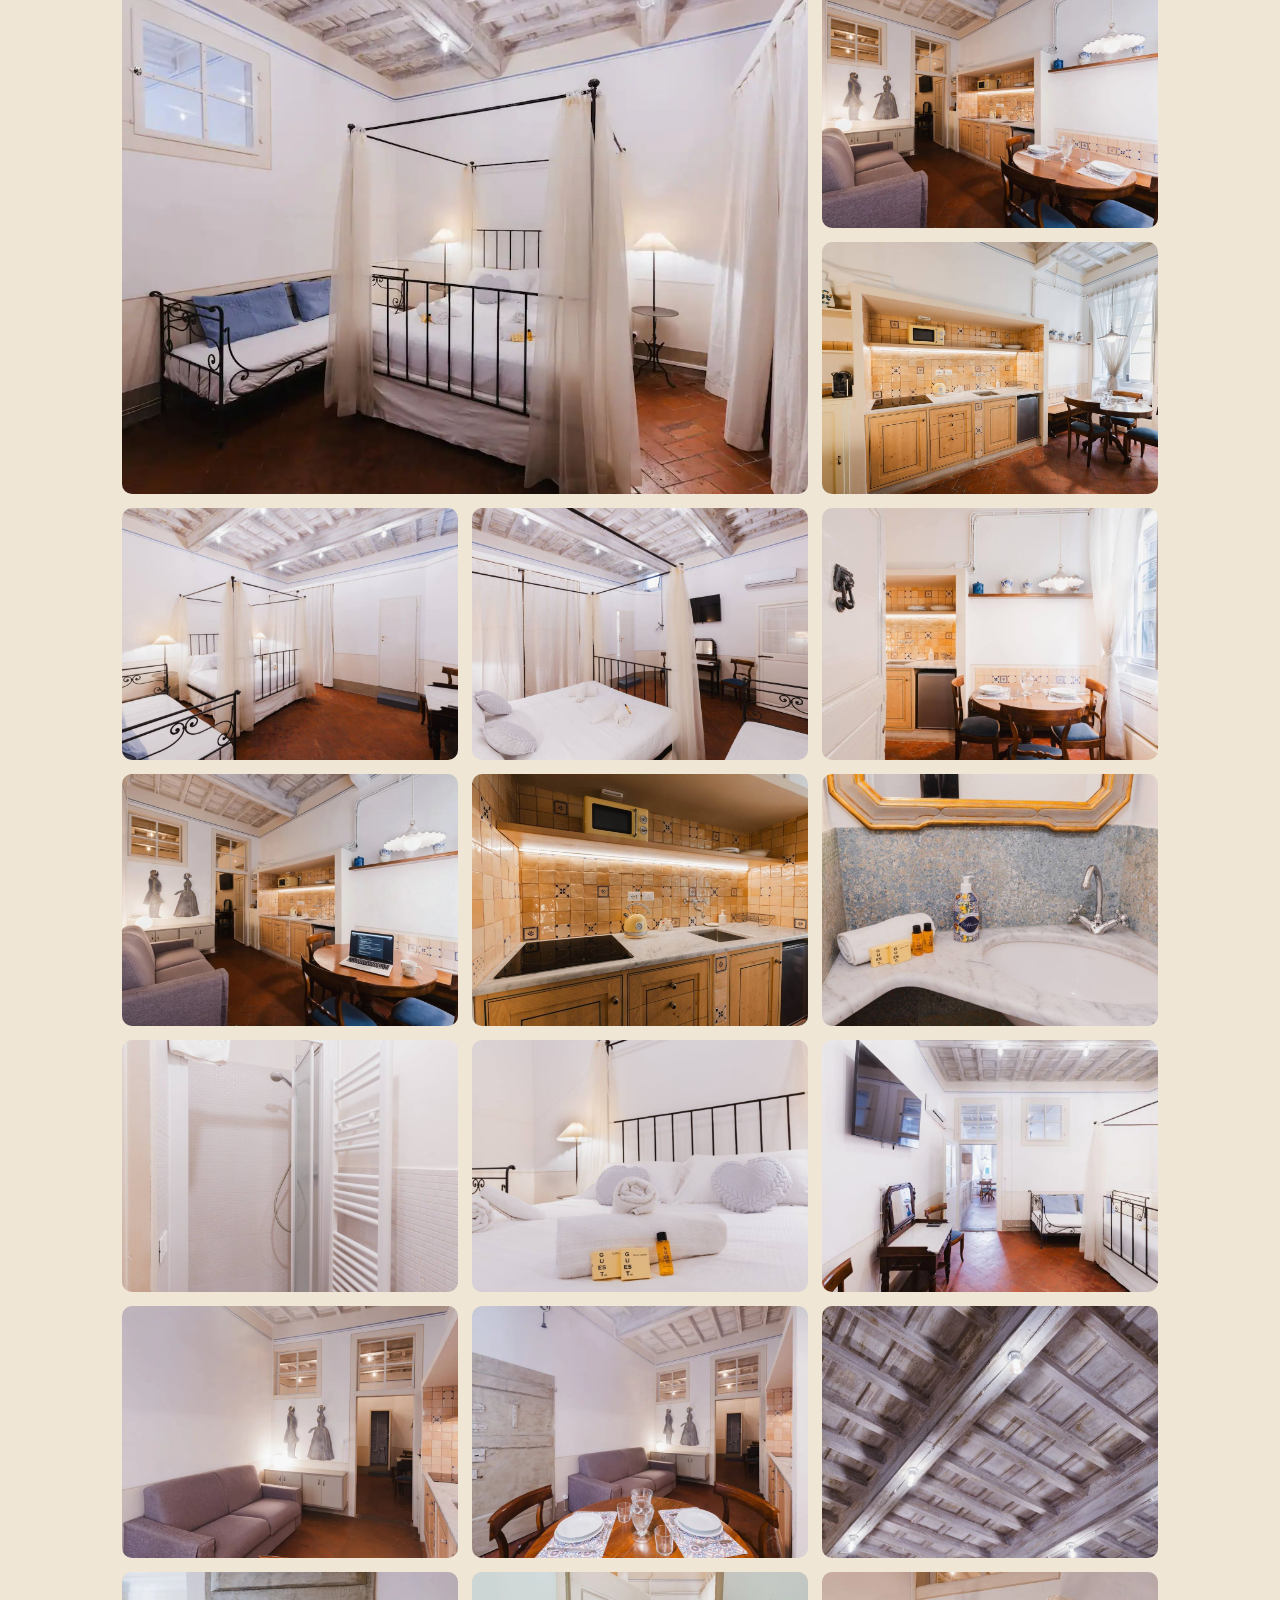
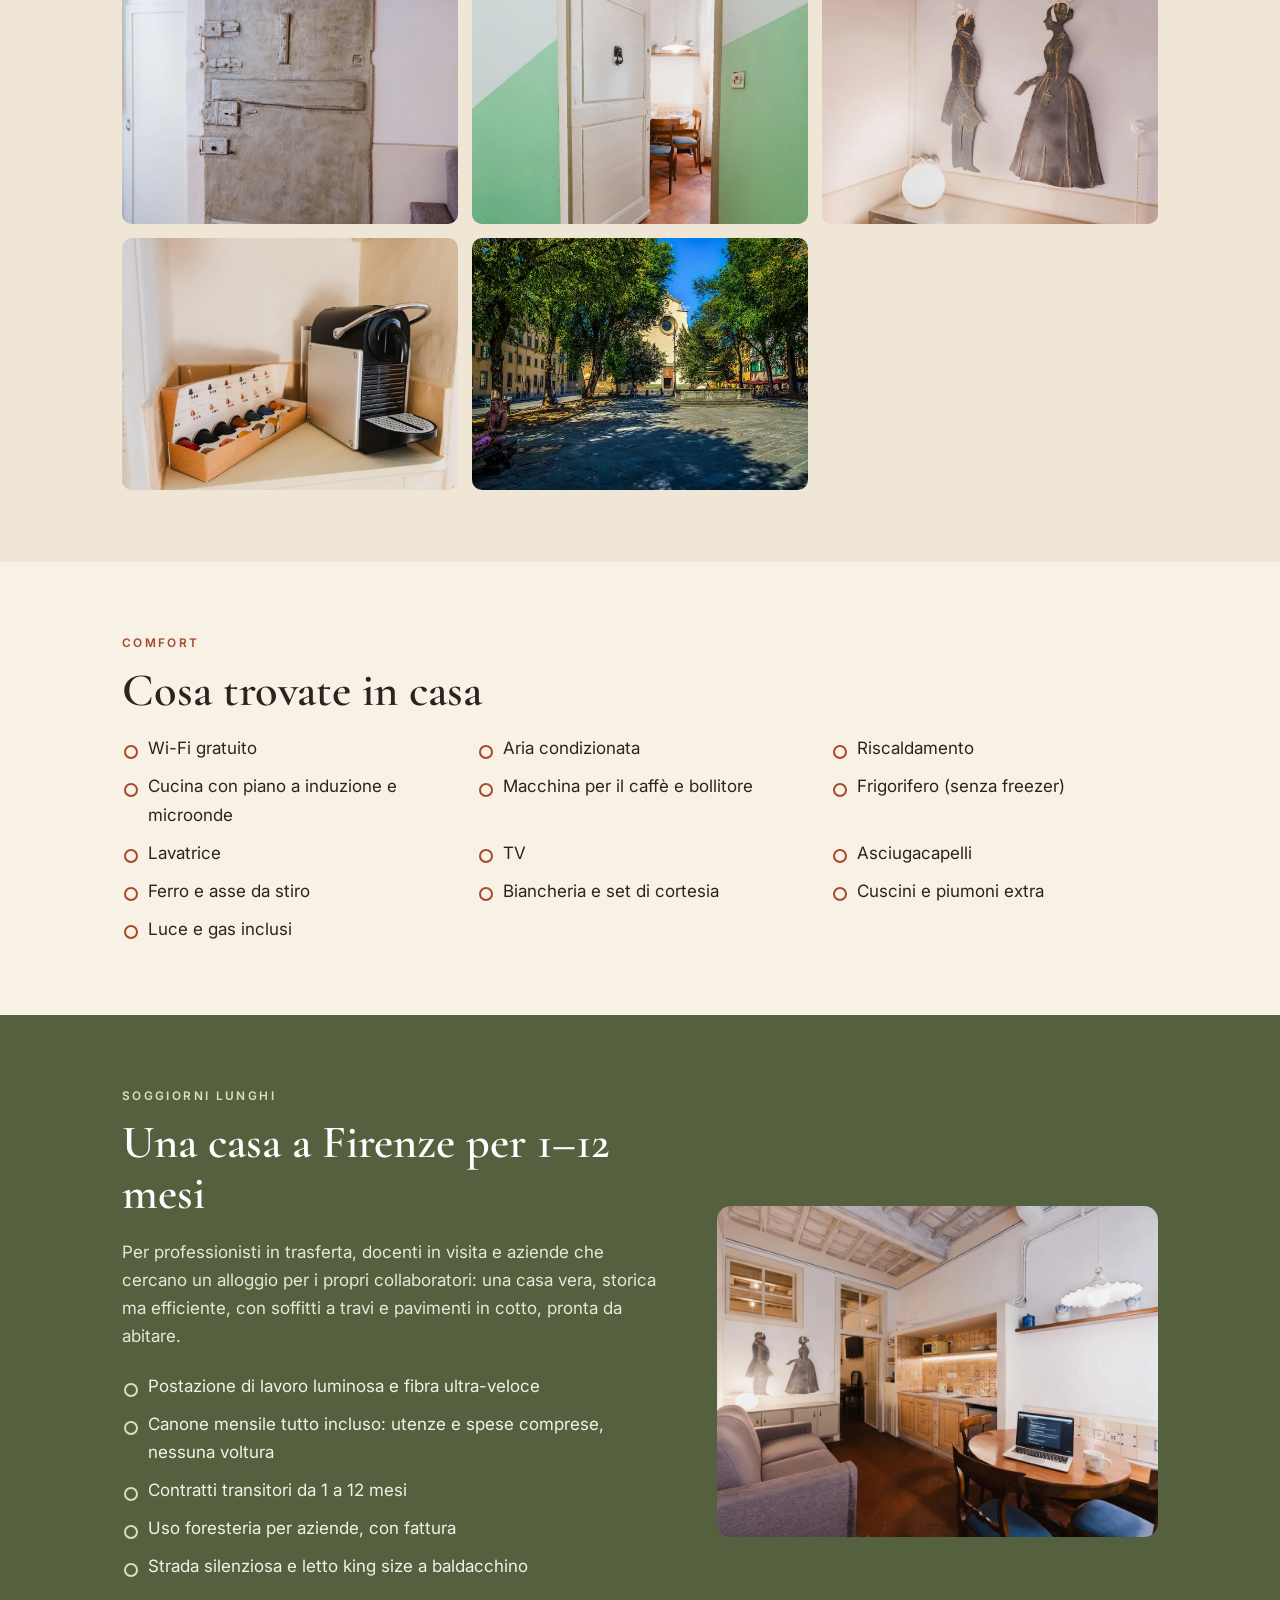
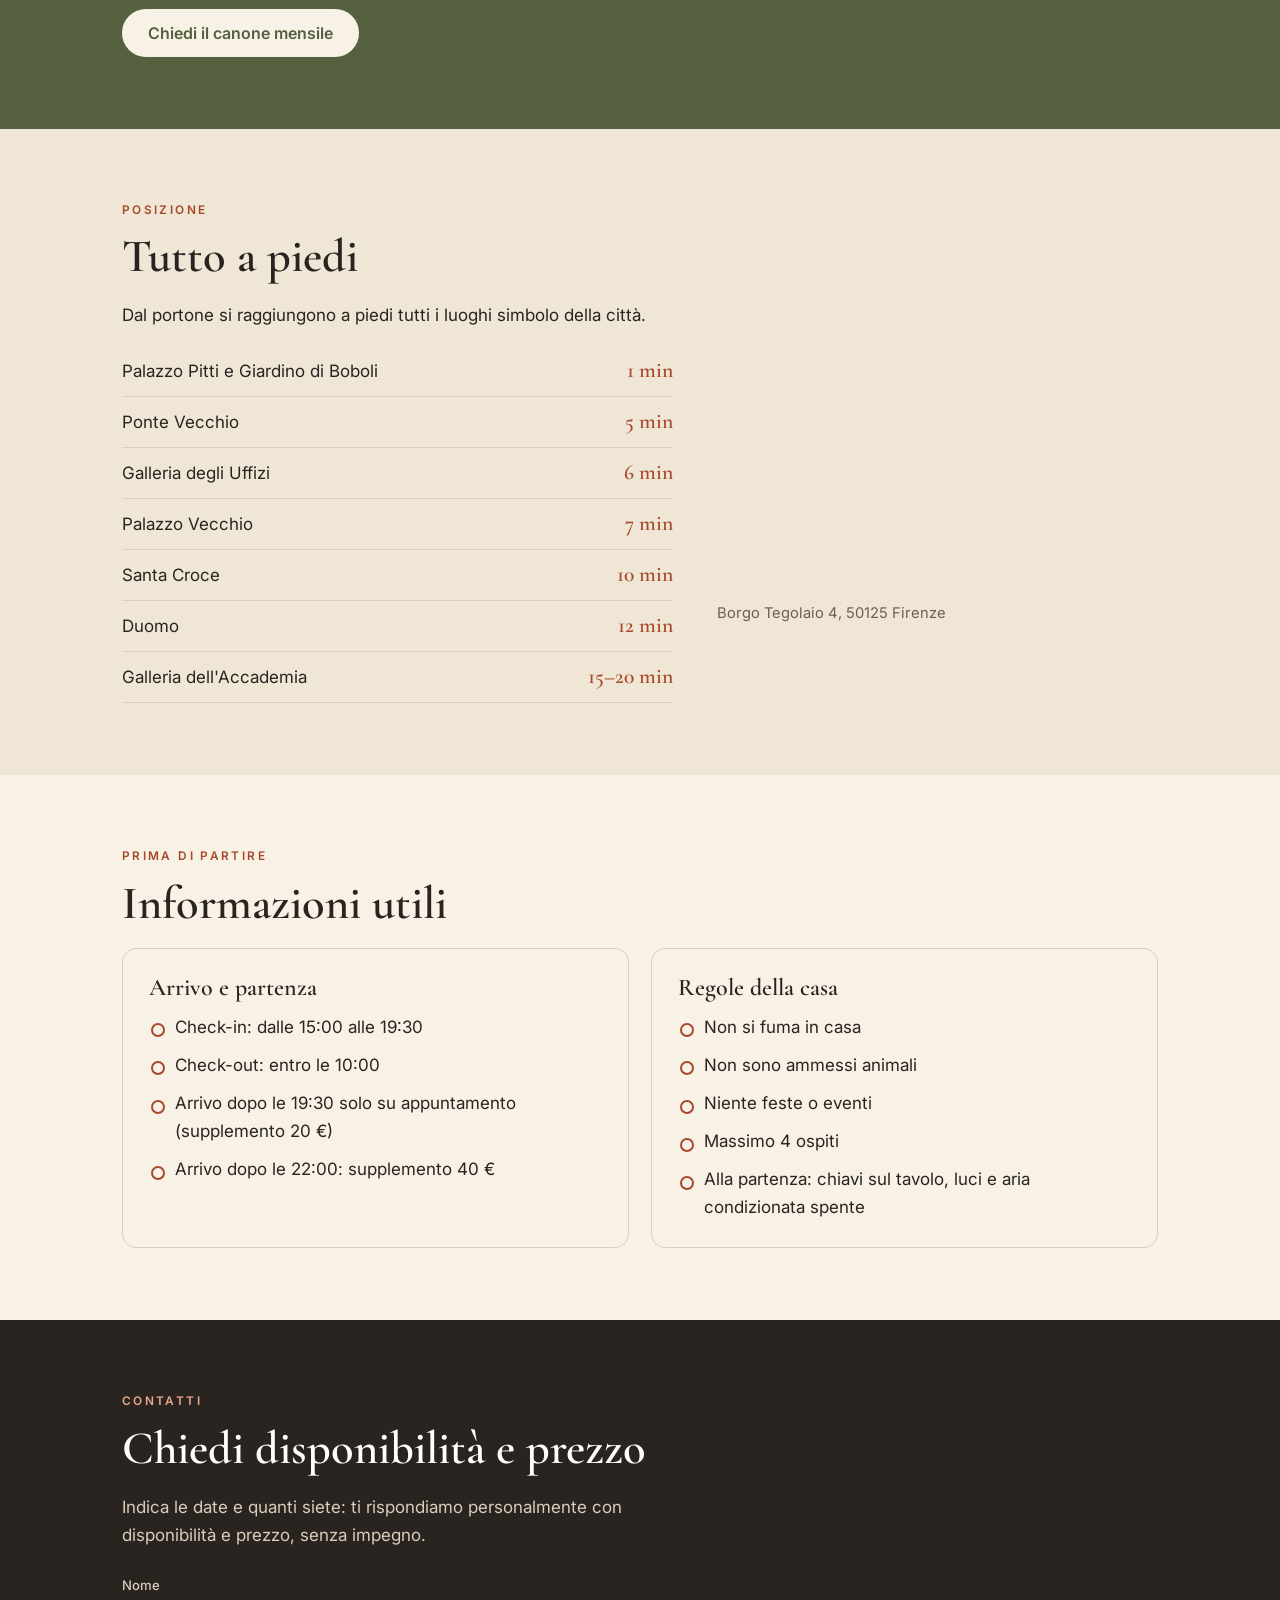
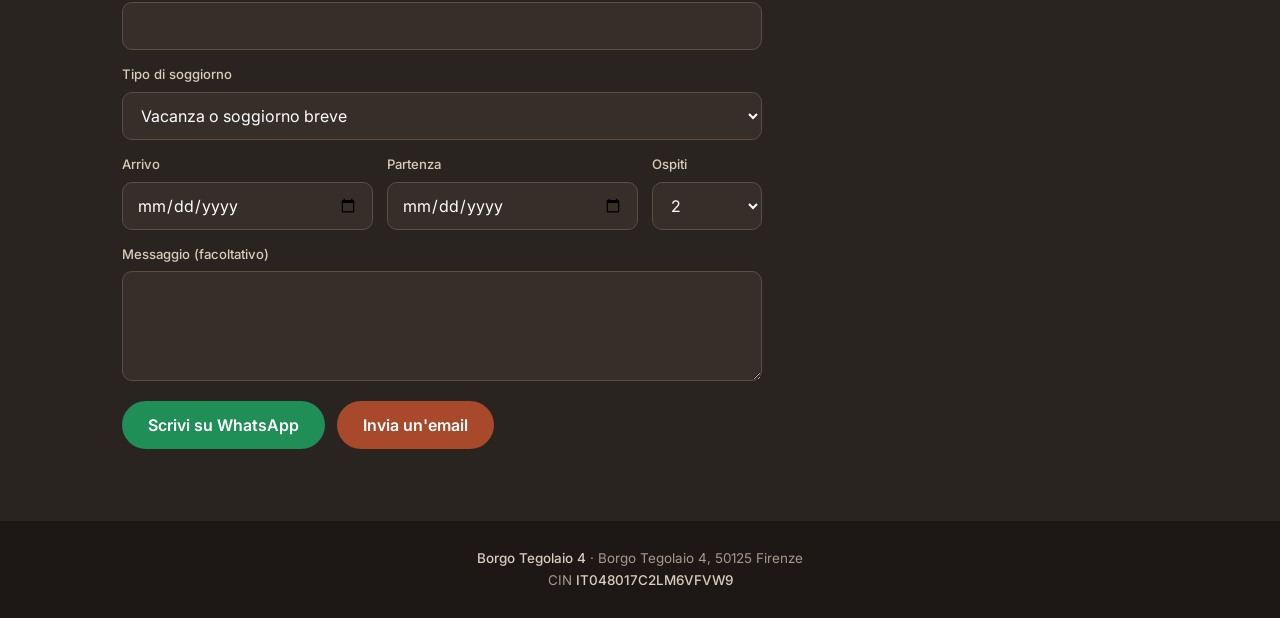
==== commit 40887107: "Add files via upload" ====
--- a/it/index.html
+++ b/it/index.html
@@ -27,7 +27,7 @@
 <link rel="preconnect" href="https://fonts.googleapis.com">
 <link rel="preconnect" href="https://fonts.gstatic.com" crossorigin="">
 <link href="https://fonts.googleapis.com/css2?family=Cormorant+Garamond:ital,wght@0,500;0,600;1,500&amp;family=Inter:wght@400;500;600&amp;display=swap" rel="stylesheet">
-<link rel="stylesheet" href="../stile.css">
+<link rel="stylesheet" href="../stile.css?v=6">
 <script type="application/ld+json">{"@context": "https://schema.org", "@type": ["LodgingBusiness", "Apartment"], "name": "Borgo Tegolaio 4 – Appartamento a Santo Spirito, Firenze", "description": "Appartamento ristrutturato per 4 persone in Oltrarno, a due passi da Piazza Santo Spirito e Palazzo Pitti. Soggiorni brevi e affitti da 1 a 12 mesi, direttamente dal proprietario.", "url": "https://filippodecarlo-cloud.github.io/borgo-tegolaio/it/", "image": ["https://filippodecarlo-cloud.github.io/borgo-tegolaio/foto/01-camera.jpg", "https://filippodecarlo-cloud.github.io/borgo-tegolaio/foto/02-soggiorno.jpg", "https://filippodecarlo-cloud.github.io/borgo-tegolaio/foto/03-cucina-e-pranzo.jpg", "https://filippodecarlo-cloud.github.io/borgo-tegolaio/foto/09-bagno.jpg"], "address": {"@type": "PostalAddress", "streetAddress": "Borgo Tegolaio 4", "postalCode": "50125", "addressLocality": "Firenze", "addressRegion": "FI", "addressCountry": "IT"}, "numberOfRooms": 2, "numberOfBedrooms": 1, "numberOfBathroomsTotal": 1, "occupancy": {"@type": "QuantitativeValue", "maxValue": 4}, "floorLevel": "1", "petsAllowed": false, "smokingAllowed": false, "checkinTime": "15:00", "checkoutTime": "10:00", "amenityFeature": [{"@type": "LocationFeatureSpecification", "name": "Wi-Fi gratuito", "value": true}, {"@type": "LocationFeatureSpecification", "name": "Aria condizionata", "value": true}, {"@type": "LocationFeatureSpecification", "name": "Riscaldamento", "value": true}, {"@type": "LocationFeatureSpecification", "name": "Cucina con piano a induzione e microonde", "value": true}, {"@type": "LocationFeatureSpecification", "name": "Lavatrice", "value": true}, {"@type": "LocationFeatureSpecification", "name": "TV", "value": true}, {"@type": "LocationFeatureSpecification", "name": "Macchina per il caffè", "value": true}, {"@type": "LocationFeatureSpecification", "name": "Asciugacapelli", "value": true}, {"@type": "LocationFeatureSpecification", "name": "Biancheria e set di cortesia", "value": true}], "availableLanguage": ["en", "it"]}</script>
 </head>
 <body>
@@ -129,6 +129,14 @@
       <p class="occhiello" data-t="occContatti">Contatti</p>
       <h2 data-t="titContatti">Chiedi disponibilità e prezzo</h2>
       <p class="intro" data-t="introContatti">Indica le date e quanti siete: ti rispondiamo personalmente con disponibilità e prezzo, senza impegno.</p>
+      <div class="calendario" id="calendario" hidden="">
+        <div class="cal-testa">
+          <h3 data-t="titCal">Disponibilità</h3>
+          <div class="cal-nav"><button type="button" id="calPrec" aria-label="Mese precedente">‹</button><button type="button" id="calSucc" aria-label="Mese successivo">›</button></div>
+        </div>
+        <div class="cal-mesi" id="calMesi"></div>
+        <p class="cal-nota"><span><i class="leg"></i><span data-t="calLibero">Libero</span></span><span><i class="leg o"></i><span data-t="calOccupato">Occupato</span></span><span id="calAgg"></span></p>
+      </div>
       <form id="modulo">
         <label><span data-t="fNome">Nome</span><input name="nome" required="" autocomplete="name"></label>
         <label><span data-t="fTipo">Tipo di soggiorno</span><select name="tipo" id="tipo"><option value="breve">Vacanza o soggiorno breve</option><option value="lungo">Soggiorno lungo (1–12 mesi)</option></select></label>
@@ -138,6 +146,7 @@
           <label><span data-t="fOspiti">Ospiti</span>
             <select name="ospiti"><option>1</option><option selected="">2</option><option>3</option><option>4</option></select></label>
         </div>
+        <p class="avviso" id="avvisoDate" hidden="" data-t="avvisoDate">Alcune delle date scelte risultano già occupate. Puoi comunque scriverci: ti proponiamo le date libere più vicine.</p>
         <label><span data-t="fMessaggio">Messaggio (facoltativo)</span><textarea name="messaggio"></textarea></label>
         <div class="azioni">
           <button class="bottone verde" type="submit" value="wa" id="btnWa" data-t="inviaWa">Scrivi su WhatsApp</button>
@@ -164,8 +173,8 @@
 </div>
 
 <script>window.BASE="../";</script>
-<script src="../contenuti.js"></script>
-<script src="../app.js"></script>
+<script src="../contenuti.js?v=6"></script>
+<script src="../app.js?v=6"></script>
 
 
 </body></html>
--- a/stile.css
+++ b/stile.css
@@ -107,5 +107,28 @@
 textarea{min-height:110px;resize:vertical}
 .azioni{display:flex;flex-wrap:wrap;gap:12px;margin-top:6px}
 .avviso{font-size:.88rem;color:#e7a889;margin:0}
+/* calendario disponibilità */
+.calendario{margin-top:30px;max-width:640px;background:#231d19;border:1px solid #4a3f37;border-radius:14px;padding:20px}
+.cal-testa{display:flex;align-items:center;justify-content:space-between;gap:12px;margin-bottom:12px}
+.cal-testa h3{color:#fff;font-size:1.45rem;margin:0}
+.cal-nav{display:flex;gap:8px}
+.cal-nav button{width:40px;height:40px;border-radius:50%;border:1px solid #5a4e45;background:#362e29;color:#fff;font-size:1.3rem;line-height:1;cursor:pointer}
+.cal-nav button:disabled{opacity:.3;cursor:default}
+.cal-mesi{display:grid;gap:22px}
+@media(min-width:700px){.cal-mesi.due{grid-template-columns:1fr 1fr}}
+.cal-mese b{display:block;font:600 1.15rem var(--serif);color:#f3ebdd;text-transform:capitalize;margin-bottom:6px}
+.cal-griglia{display:grid;grid-template-columns:repeat(7,1fr);gap:3px;text-align:center}
+.cal-griglia span{font-size:.7rem;color:#a8998a;padding:2px 0;text-transform:uppercase}
+.cal-griglia button{aspect-ratio:1;min-height:34px;border:0;border-radius:8px;background:#362e29;color:#f3ebdd;font:500 .9rem var(--sans);cursor:pointer;padding:0}
+.cal-griglia button:hover{outline:1px solid #e7a889}
+.cal-griglia button.occ{background:transparent;color:#7d6f64;text-decoration:line-through;cursor:default}
+.cal-griglia button.occ.uscita{cursor:pointer}
+.cal-griglia button.pass{background:transparent;color:#5a4e45;cursor:default;outline:0}
+.cal-griglia button.oggi{box-shadow:inset 0 0 0 1px #e7a889}
+.cal-griglia button.tra{background:rgba(168,73,43,.4);color:#fff;text-decoration:none}
+.cal-griglia button.sel{background:var(--cotto);color:#fff;text-decoration:none}
+.cal-nota{display:flex;flex-wrap:wrap;align-items:center;gap:6px 10px;font-size:.8rem;color:#a8998a;margin:14px 0 0}
+.leg{display:inline-block;width:14px;height:14px;border-radius:4px;background:#362e29;vertical-align:-2px;margin-right:4px}
+.leg.o{background:transparent;border:1px solid #5a4e45}
 footer{background:#1d1815;color:#a8998a;font-size:.84rem;padding:26px 0;text-align:center}
 footer b{color:#d9cdbb;font-weight:500}
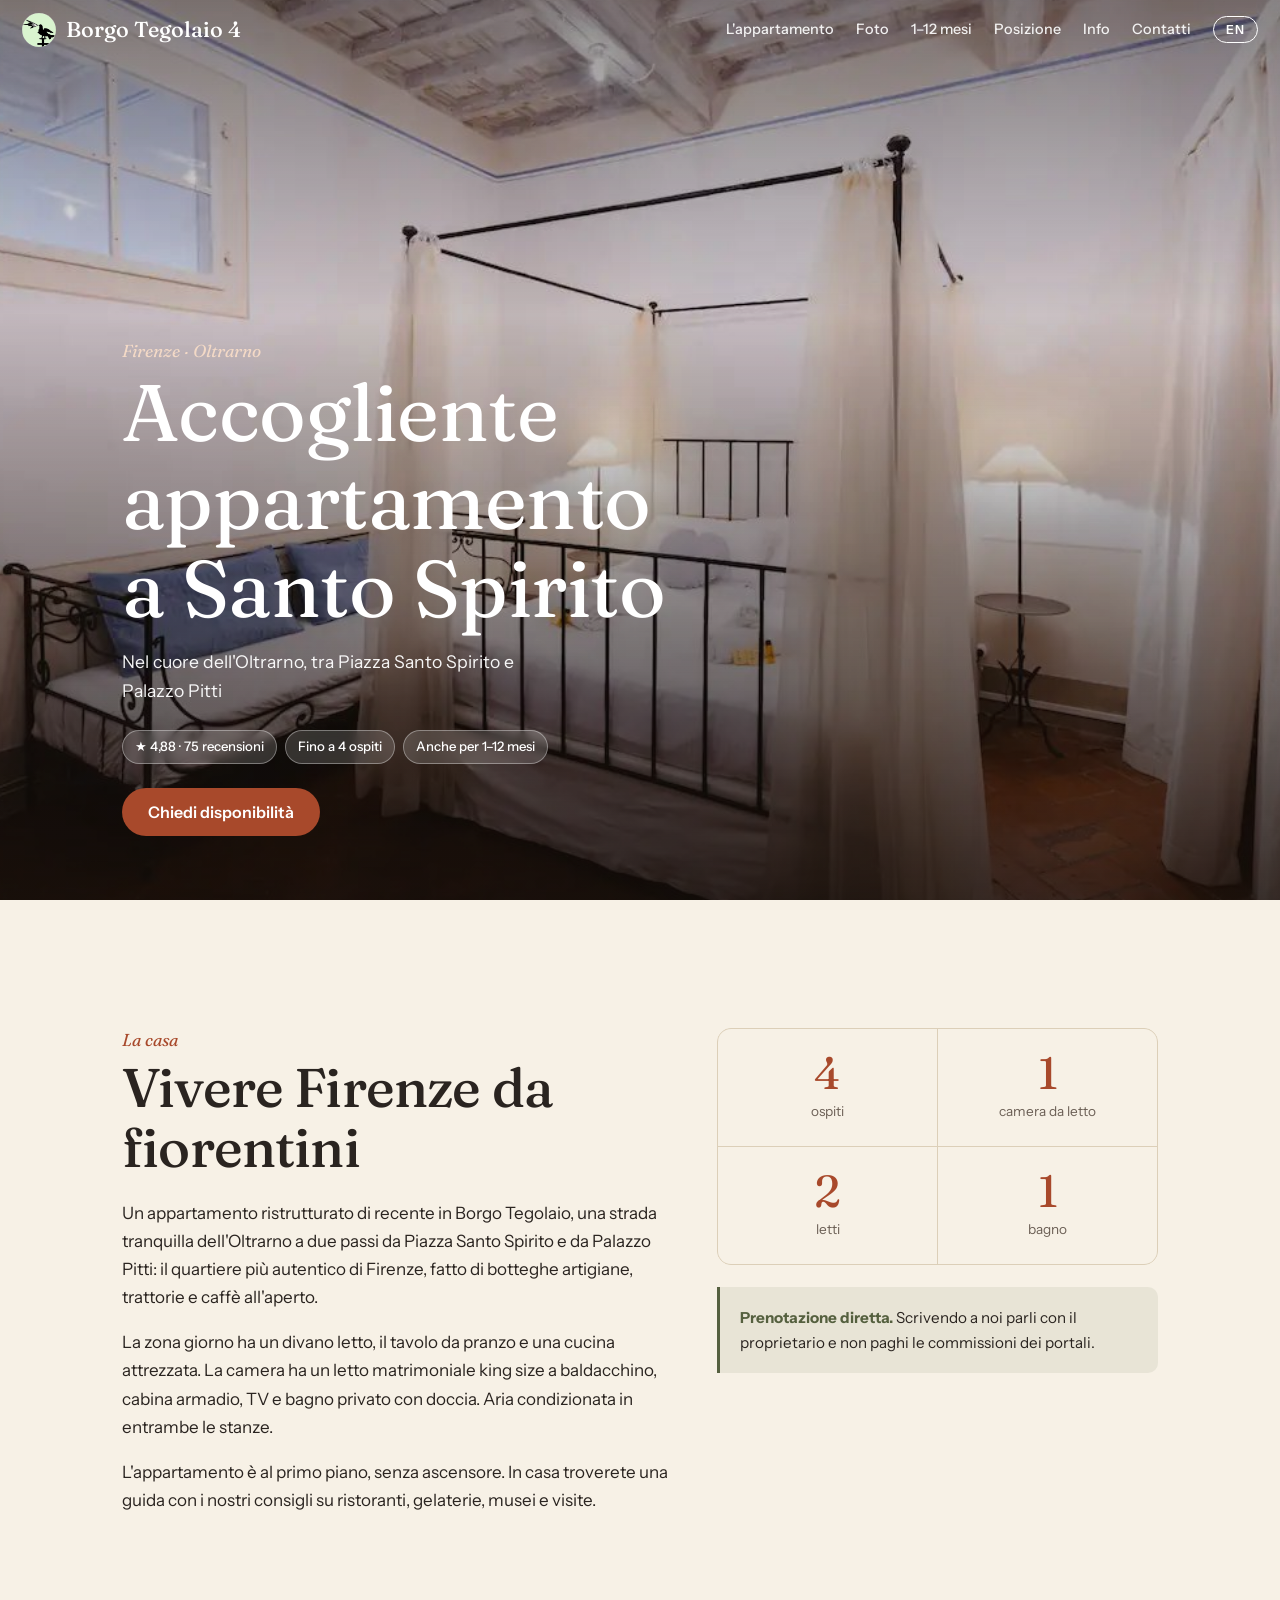
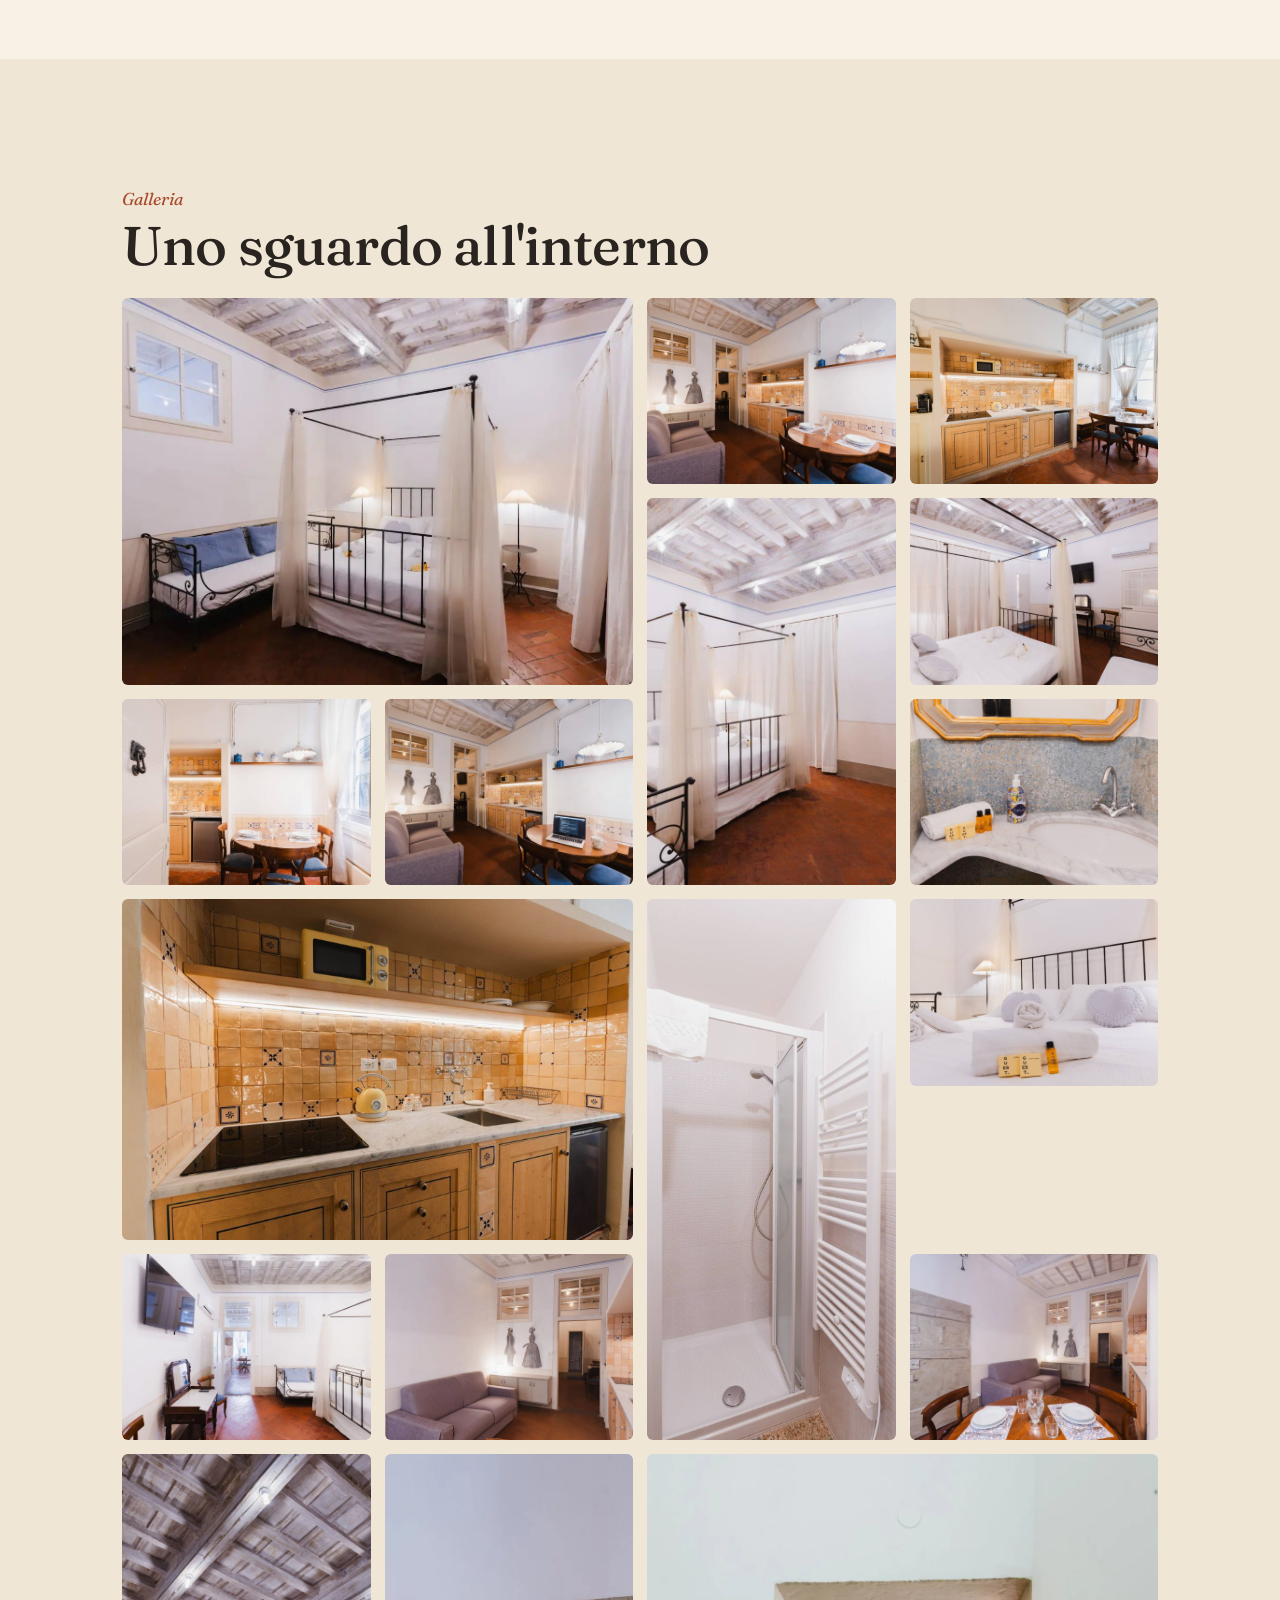
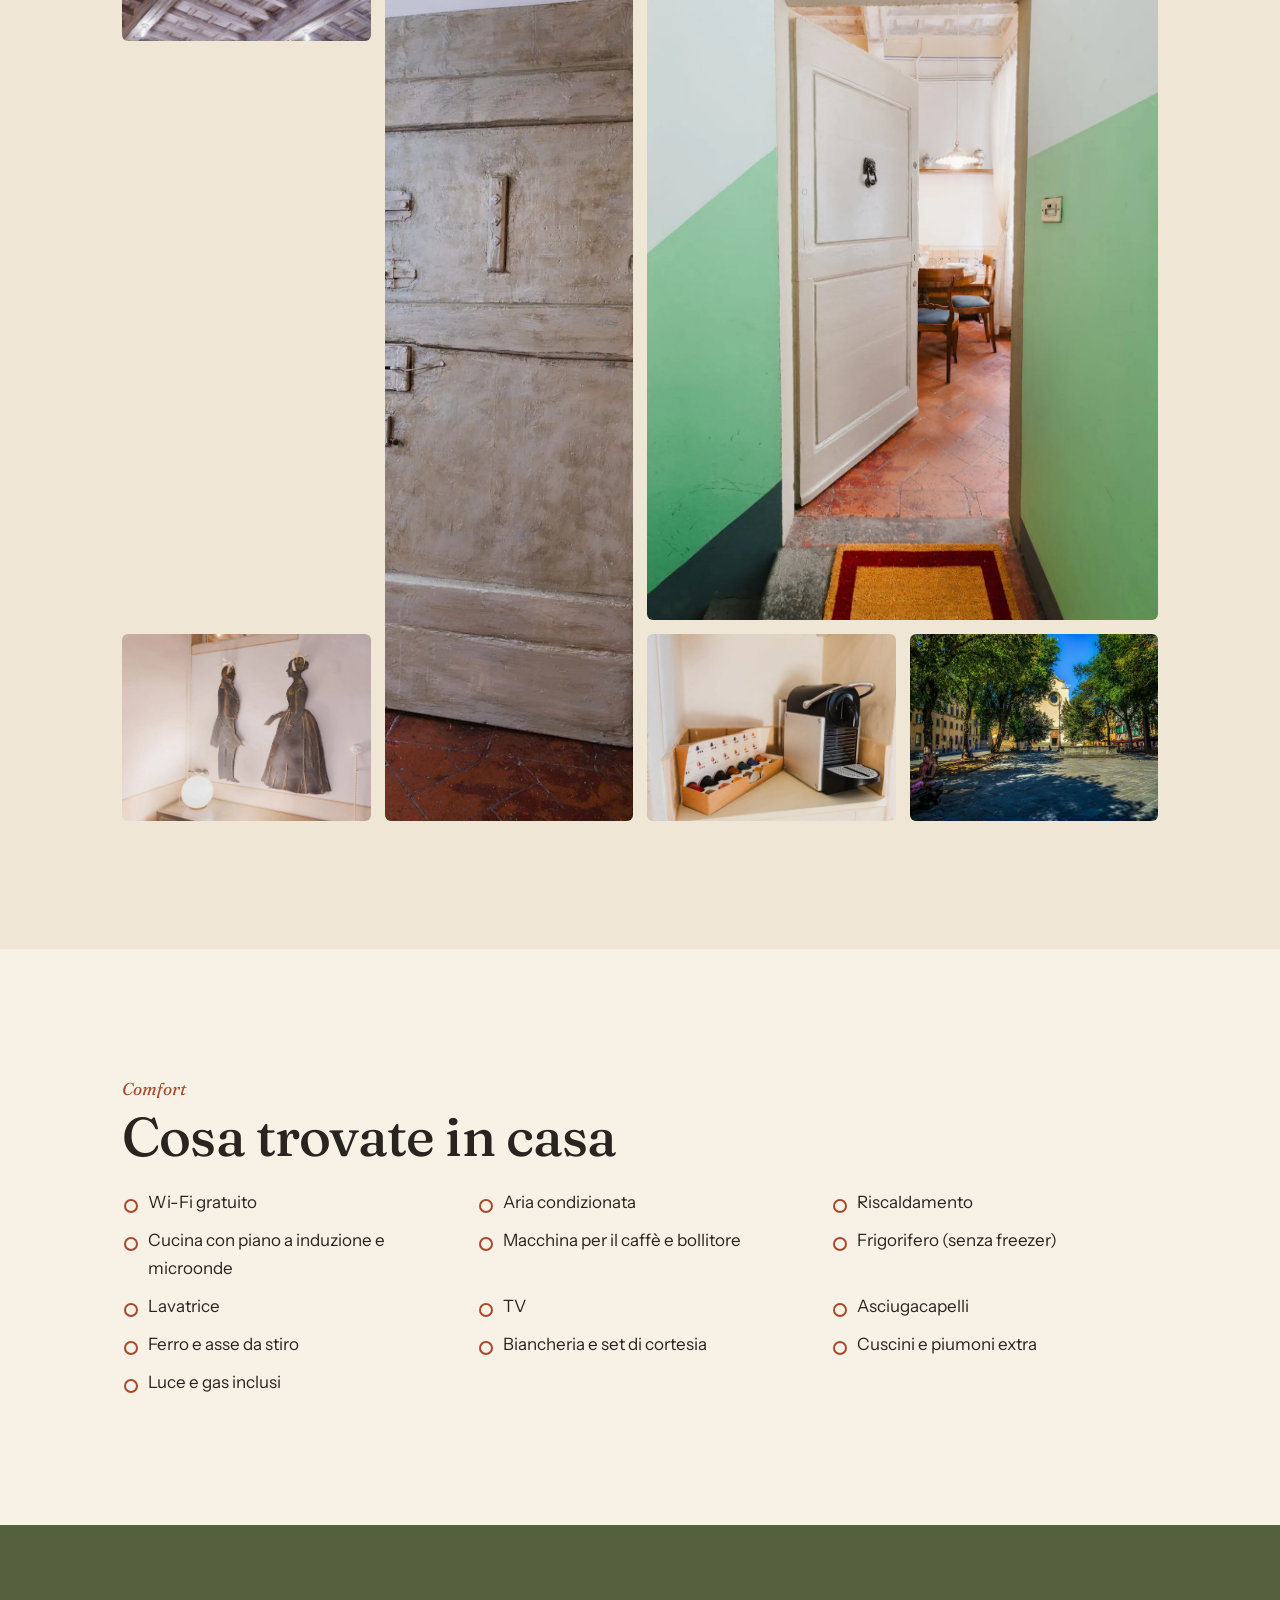
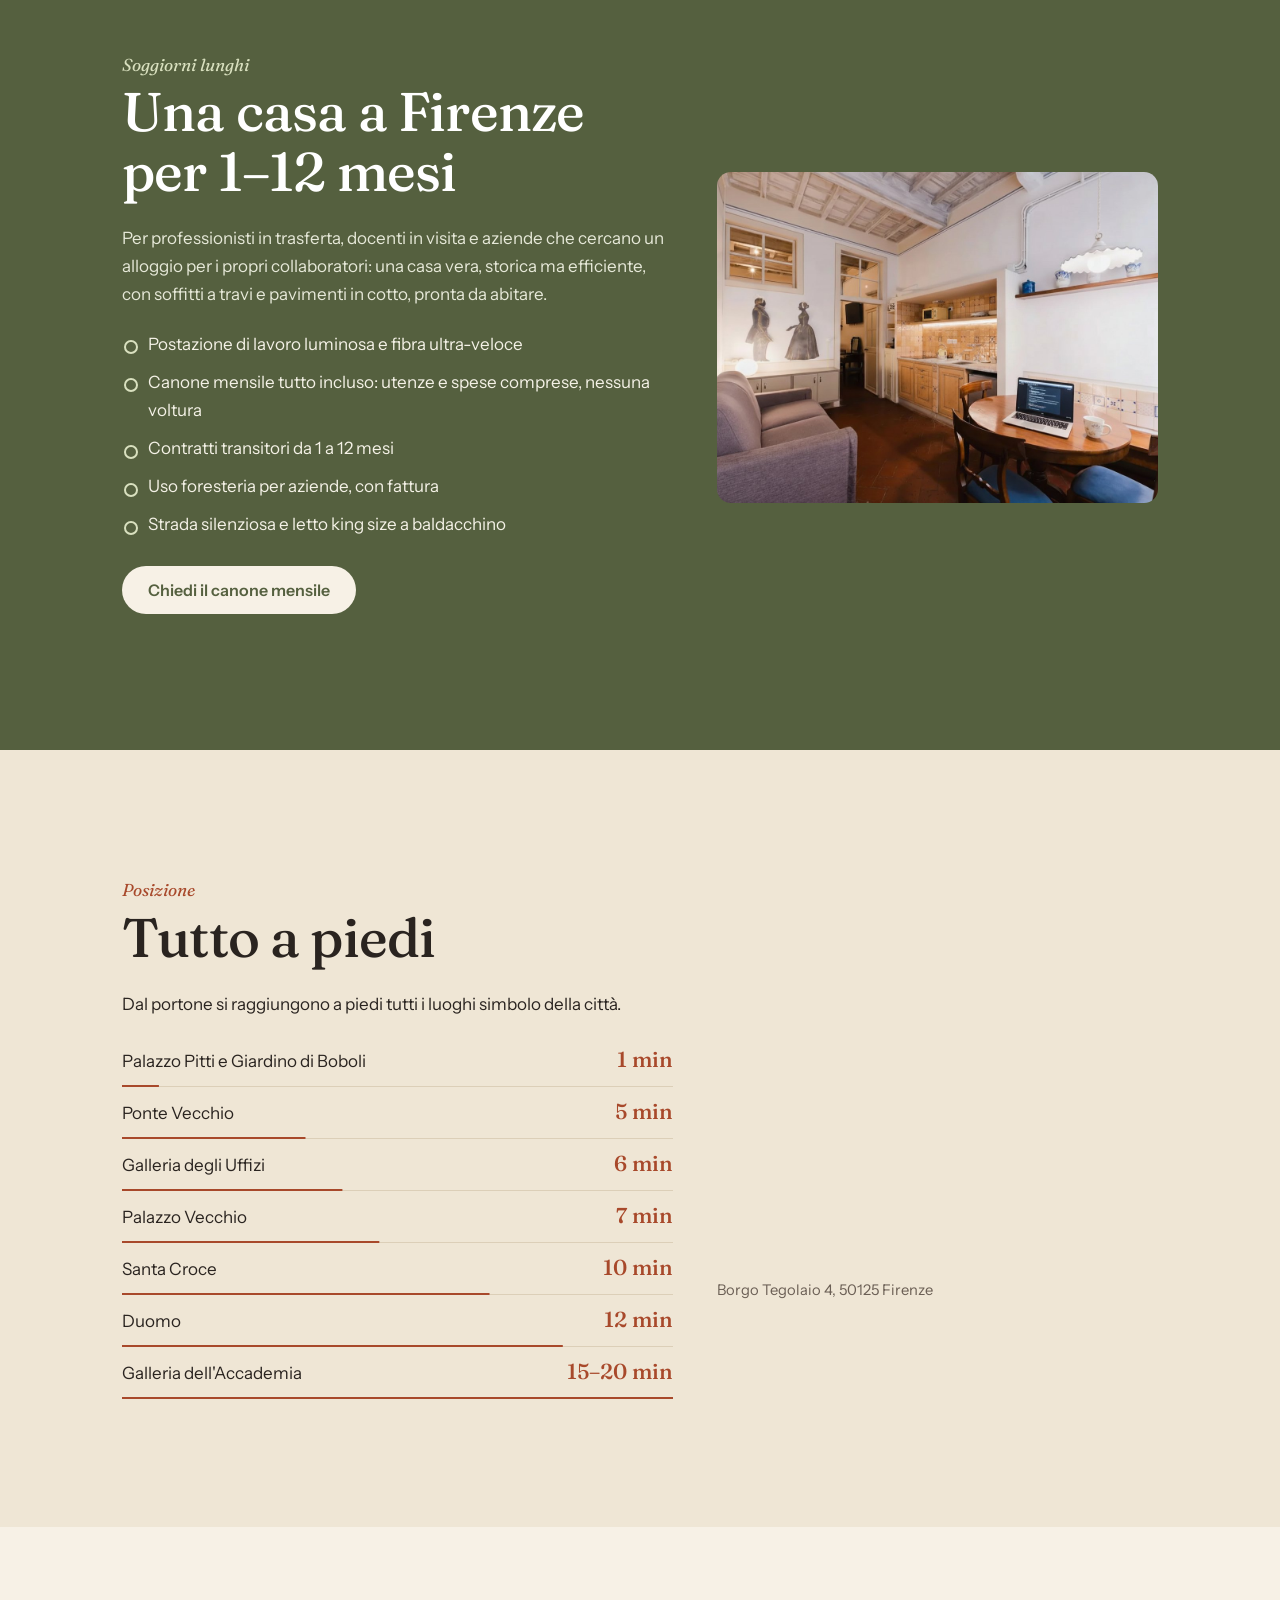
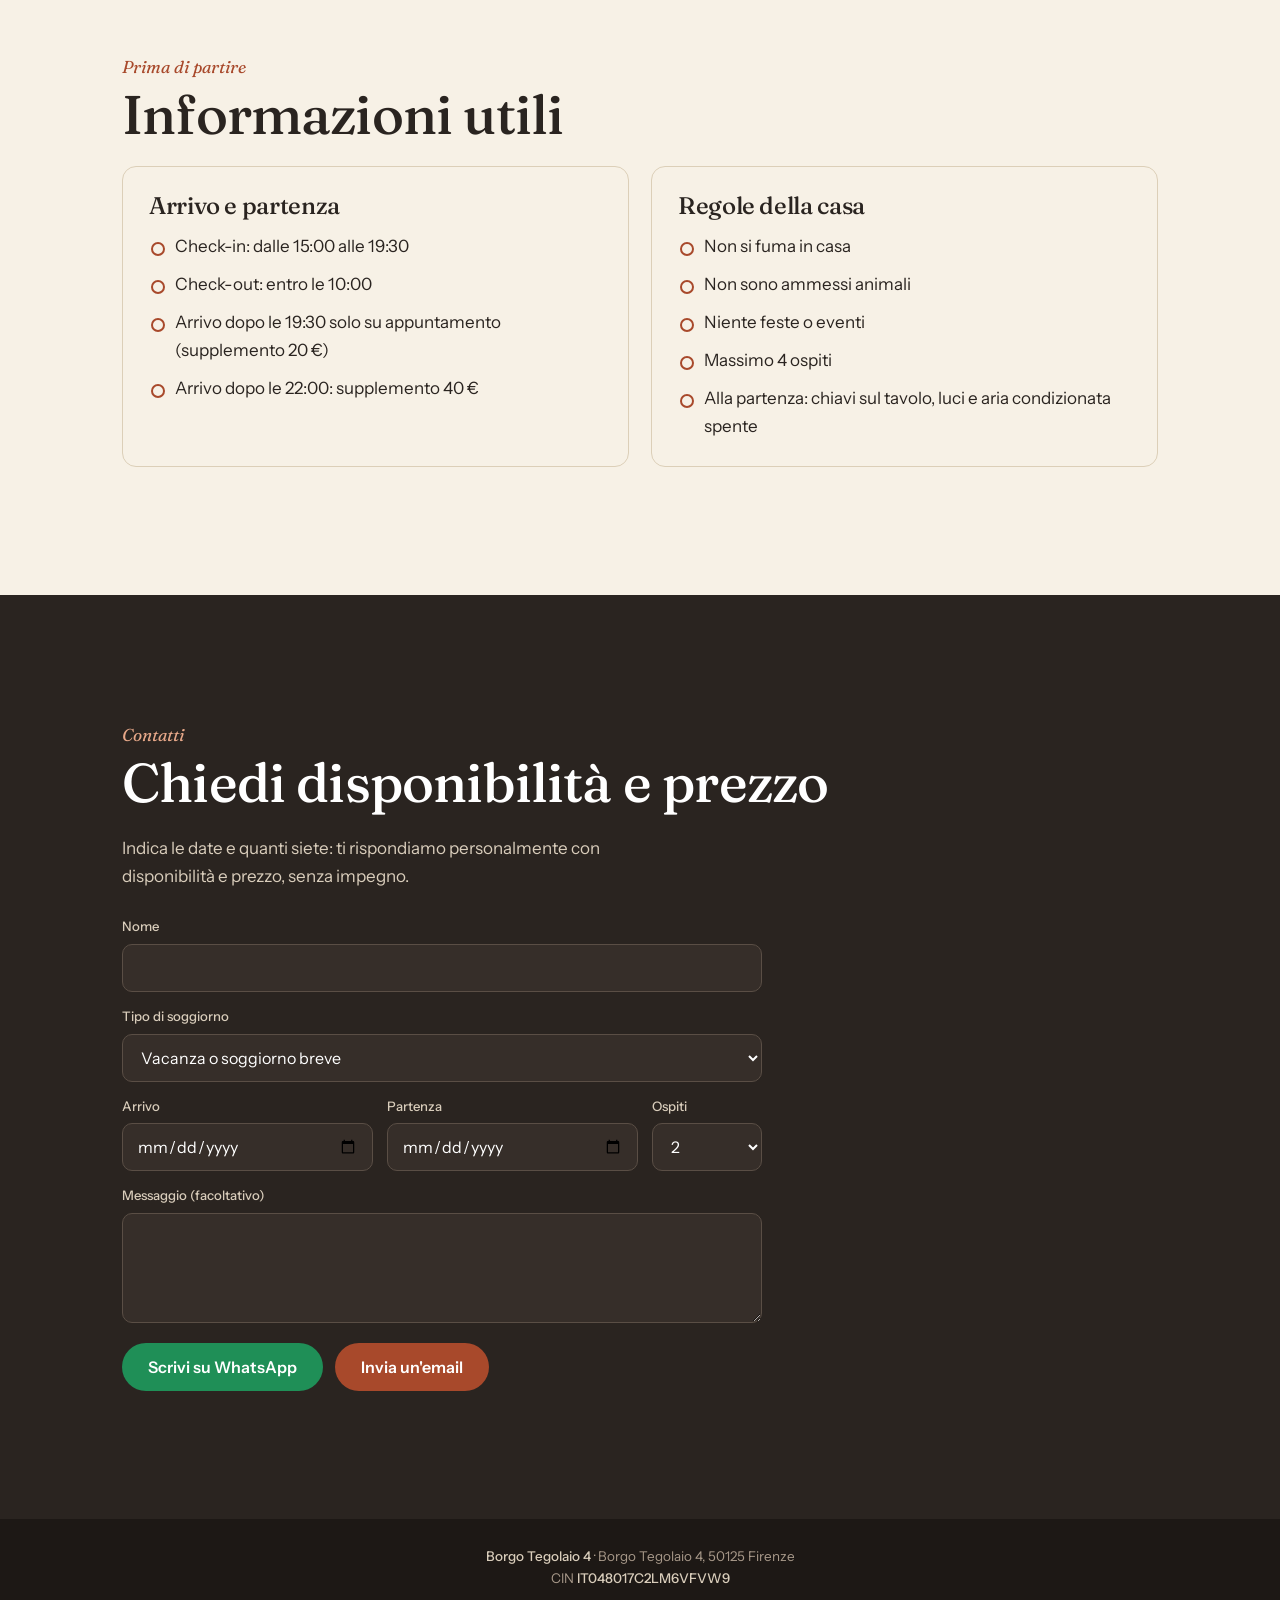
==== commit 0f38b1b7: "Nuova grafica animata, font locali, cache v=7, calendario (inattivo) Co-Authored-By: Claude Opus 5.5" ====
--- a/it/index.html
+++ b/it/index.html
@@ -24,14 +24,15 @@
 <meta name="geo.placename" content="Firenze">
 <link rel="icon" href="../foto/logo.png">
 <link rel="preload" as="image" href="../foto/01-camera.jpg">
-<link rel="preconnect" href="https://fonts.googleapis.com">
-<link rel="preconnect" href="https://fonts.gstatic.com" crossorigin="">
-<link href="https://fonts.googleapis.com/css2?family=Cormorant+Garamond:ital,wght@0,500;0,600;1,500&amp;family=Inter:wght@400;500;600&amp;display=swap" rel="stylesheet">
-<link rel="stylesheet" href="../stile.css?v=6">
+<link rel="preload" as="font" type="font/woff2" href="../fonts/fraunces.woff2" crossorigin="">
+<script>if(!navigator.webdriver&&!matchMedia("(prefers-reduced-motion: reduce)").matches)document.documentElement.className="anima"</script>
+<link rel="stylesheet" href="../stile.css?v=7">
 <script type="application/ld+json">{"@context": "https://schema.org", "@type": ["LodgingBusiness", "Apartment"], "name": "Borgo Tegolaio 4 – Appartamento a Santo Spirito, Firenze", "description": "Appartamento ristrutturato per 4 persone in Oltrarno, a due passi da Piazza Santo Spirito e Palazzo Pitti. Soggiorni brevi e affitti da 1 a 12 mesi, direttamente dal proprietario.", "url": "https://filippodecarlo-cloud.github.io/borgo-tegolaio/it/", "image": ["https://filippodecarlo-cloud.github.io/borgo-tegolaio/foto/01-camera.jpg", "https://filippodecarlo-cloud.github.io/borgo-tegolaio/foto/02-soggiorno.jpg", "https://filippodecarlo-cloud.github.io/borgo-tegolaio/foto/03-cucina-e-pranzo.jpg", "https://filippodecarlo-cloud.github.io/borgo-tegolaio/foto/09-bagno.jpg"], "address": {"@type": "PostalAddress", "streetAddress": "Borgo Tegolaio 4", "postalCode": "50125", "addressLocality": "Firenze", "addressRegion": "FI", "addressCountry": "IT"}, "numberOfRooms": 2, "numberOfBedrooms": 1, "numberOfBathroomsTotal": 1, "occupancy": {"@type": "QuantitativeValue", "maxValue": 4}, "floorLevel": "1", "petsAllowed": false, "smokingAllowed": false, "checkinTime": "15:00", "checkoutTime": "10:00", "amenityFeature": [{"@type": "LocationFeatureSpecification", "name": "Wi-Fi gratuito", "value": true}, {"@type": "LocationFeatureSpecification", "name": "Aria condizionata", "value": true}, {"@type": "LocationFeatureSpecification", "name": "Riscaldamento", "value": true}, {"@type": "LocationFeatureSpecification", "name": "Cucina con piano a induzione e microonde", "value": true}, {"@type": "LocationFeatureSpecification", "name": "Lavatrice", "value": true}, {"@type": "LocationFeatureSpecification", "name": "TV", "value": true}, {"@type": "LocationFeatureSpecification", "name": "Macchina per il caffè", "value": true}, {"@type": "LocationFeatureSpecification", "name": "Asciugacapelli", "value": true}, {"@type": "LocationFeatureSpecification", "name": "Biancheria e set di cortesia", "value": true}], "availableLanguage": ["en", "it"]}</script>
 </head>
 <body>
 
+<div class="portone" id="portone" aria-hidden="true"><div class="anta sx"><i></i></div><div class="anta dx"><i></i></div><p class="portone-testo"><span data-t="portone">Apriamo il portone</span><b id="portonePerc">0</b></p></div>
+<div class="avanzamento" id="avanzamento" style="transform: scaleX(0);"></div>
 <header class="barra" id="barra">
   <a class="marchio" href="#top" id="marchio"><img src="../foto/logo.png" alt="">Borgo Tegolaio 4</a>
   <nav>
@@ -46,7 +47,8 @@
 </header>
 
 <main id="top">
-  <div class="copertina" id="copertina" style="background-image: url(&quot;../foto/01-camera.jpg&quot;);">
+  <div class="copertina" id="copertina">
+    <div class="cop-foto" id="copFoto" style="background-image: url(&quot;../foto/01-camera.jpg&quot;);"></div>
     <div class="contenitore">
       <h1><span class="occhiello" data-t="luogo">Firenze · Oltrarno</span><span id="titolo">Accogliente appartamento a Santo Spirito</span></h1>
       <p class="sotto" id="sottotitolo">Nel cuore dell'Oltrarno, tra Piazza Santo Spirito e Palazzo Pitti</p>
@@ -54,6 +56,8 @@
       <a class="bottone" href="#contatti" data-t="cta">Chiedi disponibilità</a>
     </div>
   </div>
+
+  <div class="nastro" id="nastro" hidden="" aria-hidden="true"></div>
 
   <section id="appartamento">
     <div class="contenitore due">
@@ -104,7 +108,7 @@
         <p class="occhiello" data-t="occDove">Posizione</p>
         <h2 data-t="titDove">Tutto a piedi</h2>
         <p data-t="testoDove">Dal portone si raggiungono a piedi tutti i luoghi simbolo della città.</p>
-        <ul class="distanze" id="distanze"><li><span>Palazzo Pitti e Giardino di Boboli</span><b>1 min</b></li><li><span>Ponte Vecchio</span><b>5 min</b></li><li><span>Galleria degli Uffizi</span><b>6 min</b></li><li><span>Palazzo Vecchio</span><b>7 min</b></li><li><span>Santa Croce</span><b>10 min</b></li><li><span>Duomo</span><b>12 min</b></li><li><span>Galleria dell'Accademia</span><b>15–20 min</b></li></ul>
+        <ul class="distanze" id="distanze"><li style="--q: 0.067;"><span>Palazzo Pitti e Giardino di Boboli</span><b>1 min</b></li><li style="--q: 0.333;"><span>Ponte Vecchio</span><b>5 min</b></li><li style="--q: 0.400;"><span>Galleria degli Uffizi</span><b>6 min</b></li><li style="--q: 0.467;"><span>Palazzo Vecchio</span><b>7 min</b></li><li style="--q: 0.667;"><span>Santa Croce</span><b>10 min</b></li><li style="--q: 0.800;"><span>Duomo</span><b>12 min</b></li><li style="--q: 1.000;"><span>Galleria dell'Accademia</span><b>15–20 min</b></li></ul>
       </div>
       <div>
         <iframe class="mappa" id="mappa" loading="lazy" title="Mappa" src="https://www.google.com/maps?q=Borgo%20Tegolaio%204%2C%2050125%20Firenze&amp;z=16&amp;output=embed"></iframe>
@@ -141,8 +145,8 @@
         <label><span data-t="fNome">Nome</span><input name="nome" required="" autocomplete="name"></label>
         <label><span data-t="fTipo">Tipo di soggiorno</span><select name="tipo" id="tipo"><option value="breve">Vacanza o soggiorno breve</option><option value="lungo">Soggiorno lungo (1–12 mesi)</option></select></label>
         <div class="riga">
-          <label><span data-t="fArrivo">Arrivo</span><input type="date" name="arrivo" required="" min="2026-11-14"></label>
-          <label><span data-t="fPartenza">Partenza</span><input type="date" name="partenza" required="" min="2026-11-14"></label>
+          <label><span data-t="fArrivo">Arrivo</span><input type="date" name="arrivo" required="" min="2026-11-16"></label>
+          <label><span data-t="fPartenza">Partenza</span><input type="date" name="partenza" required="" min="2026-11-16"></label>
           <label><span data-t="fOspiti">Ospiti</span>
             <select name="ospiti"><option>1</option><option selected="">2</option><option>3</option><option>4</option></select></label>
         </div>
@@ -157,6 +161,7 @@
     </div>
   </section>
 </main>
+<a class="bottone cta-fissa" id="ctaFissa" href="#contatti" data-t="cta">Chiedi disponibilità</a>
 
 <footer>
   <div class="contenitore">
@@ -173,8 +178,8 @@
 </div>
 
 <script>window.BASE="../";</script>
-<script src="../contenuti.js?v=6"></script>
-<script src="../app.js?v=6"></script>
+<script src="../contenuti.js?v=7"></script>
+<script src="../app.js?v=7"></script>
 
 
 </body></html>
--- a/stile.css
+++ b/stile.css
@@ -1,8 +1,9 @@
 :root{
   --carta:#f7f1e6; --carta2:#efe6d5; --inchiostro:#2a2420; --tenue:#6b5f55;
   --cotto:#a8492b; --cotto-scuro:#8a3a21; --oliva:#55603f; --linea:#dccfb8;
-  --serif:"Cormorant Garamond",Georgia,"Times New Roman",serif;
-  --sans:"Inter",system-ui,-apple-system,"Segoe UI",Roboto,sans-serif;
+  --oro:#c9a05a; --legno:#2b1d14;
+  --serif:"Fraunces","Cormorant Garamond",Georgia,"Times New Roman",serif;
+  --sans:"Instrument Sans","Inter",system-ui,-apple-system,"Segoe UI",Roboto,sans-serif;
 }
 *{box-sizing:border-box}
 [hidden]{display:none!important}
@@ -132,3 +133,108 @@
 .leg.o{background:transparent;border:1px solid #5a4e45}
 footer{background:#1d1815;color:#a8998a;font-size:.84rem;padding:26px 0;text-align:center}
 footer b{color:#d9cdbb;font-weight:500}
+
+/* ===== caratteri (ospitati nel sito, nessuna chiamata a Google) ===== */
+@font-face{font-family:"Fraunces";src:url(fonts/fraunces.woff2) format("woff2");font-weight:100 900;font-style:normal;font-display:swap}
+@font-face{font-family:"Fraunces";src:url(fonts/fraunces-italic.woff2) format("woff2");font-weight:100 900;font-style:italic;font-display:swap}
+@font-face{font-family:"Instrument Sans";src:url(fonts/instrument-sans.woff2) format("woff2");font-weight:400 700;font-style:normal;font-display:swap}
+h1,h2,h3{font-weight:480;letter-spacing:-.015em}
+h2{font-size:clamp(2.1rem,5.4vw,3.4rem)}
+.occhiello{font:italic 400 1.08rem/1.4 var(--serif);letter-spacing:0;text-transform:none;margin-bottom:.35rem}
+.marchio{font-weight:500}
+.numeri b{font-weight:400}
+.distanze b,.cal-mese b{font-weight:500}
+section{padding:clamp(72px,11vw,128px) 0}
+a:focus-visible,button:focus-visible{outline:2px solid var(--oro);outline-offset:3px}
+
+/* copertina con foto in movimento */
+.copertina{overflow:hidden;min-height:100vh;min-height:100svh;background:var(--legno)}
+.cop-foto{position:absolute;inset:-8% 0;background:center/cover no-repeat;z-index:0;will-change:translate,scale}
+.copertina::before{z-index:1}
+.copertina .contenitore{z-index:2}
+.copertina h1 #titolo,.copertina h1{font-weight:420}
+.par{display:inline-block;overflow:hidden;vertical-align:bottom;padding-bottom:.12em;margin-bottom:-.12em}
+.par>span{display:inline-block}
+.bottone{position:relative;overflow:hidden;isolation:isolate}
+.bottone::before{content:"";position:absolute;inset:0;z-index:-1;background:rgba(255,255,255,.16);transform:translateY(101%);transition:transform .35s cubic-bezier(.3,.7,.2,1)}
+.bottone:hover::before{transform:none}
+
+/* barra di avanzamento e pulsante fisso su telefono */
+.avanzamento{position:fixed;inset:0 0 auto 0;height:3px;z-index:30;background:var(--cotto);transform:scaleX(0);transform-origin:left}
+.cta-fissa{position:fixed;left:14px;right:14px;bottom:14px;z-index:19;text-align:center;box-shadow:0 10px 30px rgba(30,18,10,.35);transform:translateY(160%);transition:transform .45s cubic-bezier(.3,.7,.2,1)}
+.cta-fissa.su{transform:none}
+@media(min-width:761px){.cta-fissa{display:none}}
+
+/* nastro scorrevole con i luoghi a piedi */
+.nastro{background:var(--legno);color:#f3e6d2;overflow:hidden;white-space:nowrap;padding:18px 0;border-bottom:1px solid #4a3527}
+.pista{display:inline-flex;animation:scorri 46s linear infinite}
+.nastro:hover .pista{animation-play-state:paused}
+.pista span{display:inline-flex;align-items:baseline;gap:.55em;padding:0 2.2rem;font:italic 400 1.5rem var(--serif)}
+.pista i{font-style:italic}
+.pista b{font:500 .82rem var(--sans);color:var(--oro)}
+@keyframes scorri{to{transform:translateX(-50%)}}
+
+/* galleria a mosaico */
+.galleria{grid-auto-flow:dense}
+@media(min-width:760px){
+  .galleria{grid-template-columns:repeat(4,1fr)}
+  .galleria button:first-child{grid-column:span 2;grid-row:span 2}
+  .galleria button:nth-child(6n+4){grid-row:span 2;aspect-ratio:auto}
+  .galleria button:nth-child(9n+8){grid-column:span 2;aspect-ratio:auto}
+}
+.galleria button{border-radius:6px}
+.galleria img{transition:transform 1.1s cubic-bezier(.2,.7,.1,1)}
+.galleria button:hover img{transform:scale(1.07)}
+
+/* distanze: la linea è lunga quanto la camminata */
+.distanze li{position:relative}
+.distanze li::after{content:"";position:absolute;left:0;bottom:-1px;height:2px;width:100%;background:var(--cotto);transform-origin:left;transform:scaleX(var(--q,0))}
+
+/* portone d'ingresso (schermata di caricamento) */
+.portone{display:none}
+html.anima .portone{display:block;position:fixed;inset:0;z-index:100;perspective:1800px;overflow:hidden}
+.anta{position:absolute;top:0;bottom:0;width:50.2%;background:
+  linear-gradient(90deg,rgba(0,0,0,.28),transparent 12%,transparent 88%,rgba(0,0,0,.28)),
+  repeating-linear-gradient(90deg,#3a2718 0 46px,#35230f 46px 48px,#3d2a1a 48px 97px,#2f1f12 97px 99px);
+  transition:transform 1.25s cubic-bezier(.75,0,.2,1)}
+.anta.sx{left:0;transform-origin:left center}
+.anta.dx{right:0;transform-origin:right center}
+.anta::before,.anta::after{content:"";position:absolute;left:14%;right:14%;border:2px solid rgba(0,0,0,.4);box-shadow:inset 0 0 0 1px rgba(255,220,170,.07),0 1px 0 rgba(255,220,170,.06);border-radius:2px}
+.anta::before{top:7%;height:38%}
+.anta::after{bottom:7%;height:40%}
+.anta i{position:absolute;top:50%;width:16px;height:16px;margin-top:-8px;border-radius:50%;background:radial-gradient(circle at 35% 30%,#f0d39a,#9a7434 70%);box-shadow:0 2px 5px rgba(0,0,0,.5)}
+.anta.sx i{right:16px}.anta.dx i{left:16px}
+.portone-testo{position:absolute;left:0;right:0;bottom:11%;margin:0;text-align:center;color:#ecd9b8;font:italic 400 1.15rem var(--serif);transition:opacity .35s}
+.portone-testo b{display:block;font:300 clamp(3.4rem,13vw,6rem)/1 var(--serif);font-style:normal;color:#fff;font-variant-numeric:tabular-nums}
+html.aperto .anta.sx{transform:rotateY(-104deg)}
+html.aperto .anta.dx{transform:rotateY(104deg)}
+html.aperto .portone-testo{opacity:0}
+html.aperto .portone{pointer-events:none}
+
+/* entrata della copertina, dopo l'apertura del portone */
+html.anima .cop-foto{scale:1.22;transition:scale 2.6s cubic-bezier(.2,.6,.1,1)}
+html.aperto .cop-foto{scale:1}
+html.anima .par>span{transform:translateY(112%);transition:transform 1s cubic-bezier(.2,.7,.1,1)}
+html.aperto .par>span{transform:none}
+html.anima .copertina .occhiello,html.anima .copertina .sotto,html.anima .copertina .distintivi,html.anima .copertina .bottone,html.anima .barra{opacity:0;transition:opacity .9s .9s,background .2s,box-shadow .3s}
+html.anima .copertina .occhiello{transition-delay:.35s}
+html.aperto .copertina .occhiello,html.aperto .copertina .sotto,html.aperto .copertina .distintivi,html.aperto .copertina .bottone,html.aperto .barra{opacity:1}
+
+/* comparsa allo scorrimento */
+html.anima main h2.riv{overflow:hidden;padding-bottom:.18em;margin-bottom:.22em}
+html.anima main h2.riv .riga{display:block;transform:translateY(118%);transition:transform 1s cubic-bezier(.2,.7,.1,1)}
+html.anima main h2.riv.visto .riga{transform:none}
+html.anima .galleria button.riv{background:transparent}
+html.anima .galleria button.riv img{clip-path:inset(100% 0 0 0);transform:scale(1.3);transition:clip-path 1.1s cubic-bezier(.2,.7,.1,1),transform 1.4s cubic-bezier(.2,.7,.1,1);transition-delay:inherit}
+html.anima .galleria button.riv.visto img{clip-path:inset(0);transform:scale(1)}
+html.anima .galleria button.riv.visto:hover img{transform:scale(1.07);transition-delay:0s}
+html.anima #lunghiFoto.riv{opacity:0;transform:translateX(48px) scale(.96);transition:opacity 1.1s,transform 1.3s cubic-bezier(.2,.7,.1,1)}
+html.anima #lunghiFoto.riv.visto{opacity:1;transform:none}
+html.anima .distanze li::after{transition:transform 1.4s cubic-bezier(.2,.7,.1,1)}
+html.anima .distanze.riv:not(.visto) li::after{transform:scaleX(0)}
+html.anima .distanze li:nth-child(2)::after{transition-delay:.08s}
+html.anima .distanze li:nth-child(3)::after{transition-delay:.16s}
+html.anima .distanze li:nth-child(4)::after{transition-delay:.24s}
+html.anima .distanze li:nth-child(5)::after{transition-delay:.32s}
+html.anima .distanze li:nth-child(6)::after{transition-delay:.4s}
+html.anima .distanze li:nth-child(n+7)::after{transition-delay:.48s}
